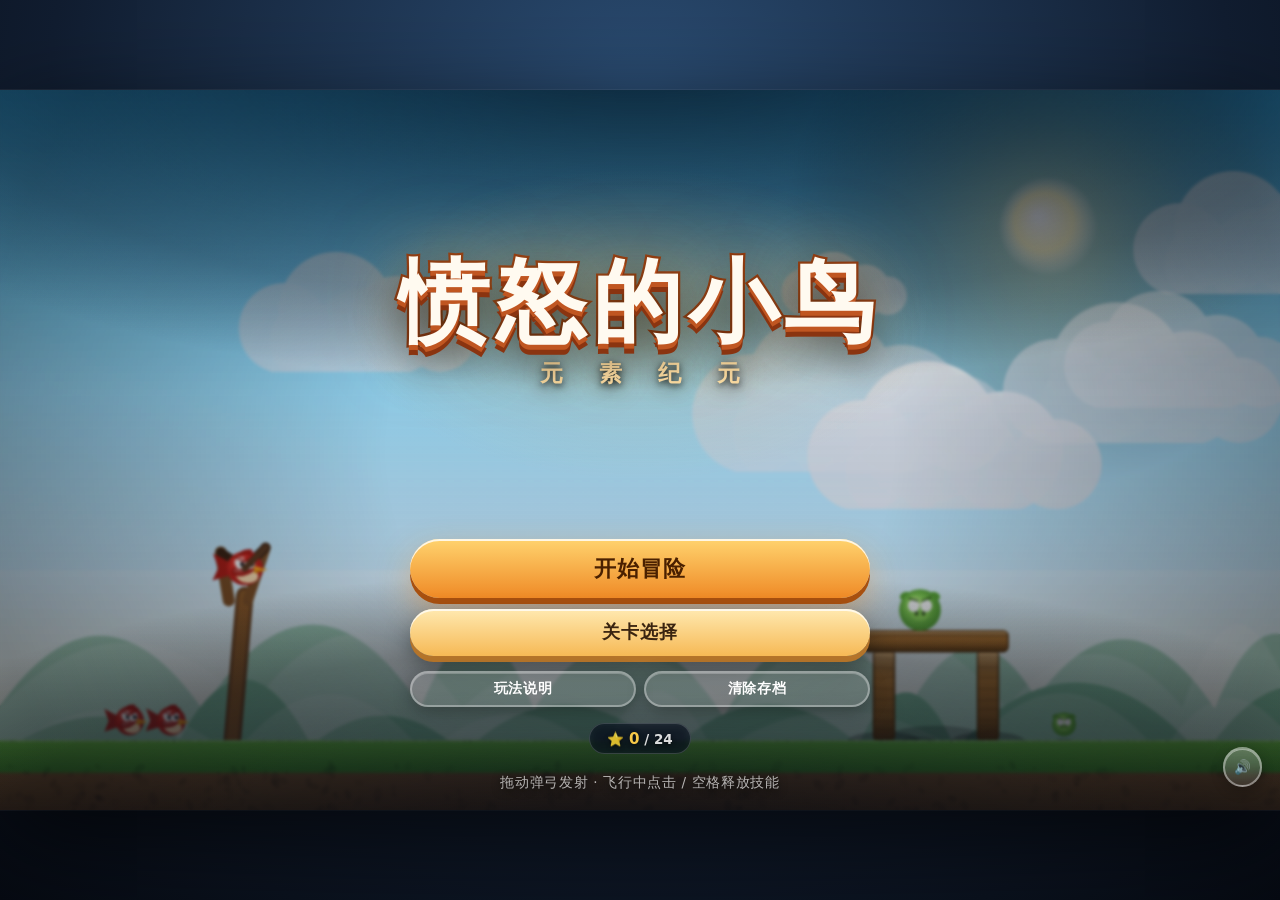
==== index.html @ 7a35fadc "feat: 补齐关卡实时信息，修复小鸟队列显示不全 缺陷修复：  - 剩余小鸟队列硬编码 Math.min(n, 4)，第 8 关有 5 只鸟时最左一只不显示    → 改为间距自适应（按队列长度收缩" ====
<!DOCTYPE html>
<html lang="zh-CN">
<head>
<meta charset="UTF-8">
<meta name="viewport" content="width=device-width, initial-scale=1.0, maximum-scale=1.0, user-scalable=no, viewport-fit=cover">
<meta name="apple-mobile-web-app-capable" content="yes">
<meta name="mobile-web-app-capable" content="yes">
<meta name="theme-color" content="#101a2b">
<title>愤怒的小鸟 · 元素纪元 | Angry Birds Elemental</title>
<link rel="stylesheet" href="css/style.css">
</head>
<body>
<div id="app">
  <div id="stage">
    <canvas id="game"></canvas>

    <!-- ============ HUD ============ -->
    <div id="hud" class="hidden">
      <div class="hud-left">
        <button class="btn-icon" id="btn-pause" title="暂停">❚❚</button>
        <div class="hud-chip" id="chip-level">关卡 1</div>
      </div>
      <div class="hud-center">
        <div class="hud-score" id="hud-score">0</div>
        <div class="hud-wind" id="hud-wind"><span class="wind-arrow">➤</span><span class="wind-val">无风</span></div>
      </div>
      <div class="hud-right">
        <button class="btn-icon" id="btn-restart" title="重玩本关">↻</button>
        <div class="hud-chip" id="chip-birds">🐦 x3</div>
      </div>
    </div>

    <!-- 关卡开场提示 -->
    <div id="toast" class="hidden"></div>

    <!-- 技能提示 -->
    <div id="skill-hint" class="hidden"><span id="skill-hint-text"></span></div>

    <!-- ============ 主菜单 ============ -->
    <div class="screen" id="screen-menu">
      <div class="menu-art">
        <div class="title-wrap">
          <h1 class="game-title">愤怒的小鸟</h1>
          <div class="game-subtitle">元 素 纪 元</div>
        </div>
      </div>
      <div class="menu-buttons">
        <button class="btn btn-primary" id="btn-play">开始冒险</button>
        <button class="btn" id="btn-levels">关卡选择</button>
        <button class="btn btn-ghost btn-egg hidden" id="btn-egg">🥚 彩蛋关 · 蛋了个蛋</button>
        <div class="menu-minor">
          <button class="btn btn-ghost btn-small" id="btn-howto">玩法说明</button>
          <button class="btn btn-ghost btn-small" id="btn-reset">清除存档</button>
        </div>
      </div>
      <div class="menu-stat">
        <span>⭐ <b id="menu-stars">0</b> / <span id="max-stars-menu">24</span></span>
        <span class="stat-sep" id="menu-stat-sep"></span>
        <span id="menu-feathers-stat">🥇 <b id="menu-feathers">0</b> / 3 金羽</span>
      </div>
      <div class="menu-footer">拖动弹弓发射 · 飞行中点击 / 空格释放技能</div>
    </div>

    <!-- ============ 关卡选择 ============ -->
    <div class="screen hidden" id="screen-levels">
      <div class="panel">
        <h2 class="panel-title">选择关卡</h2>
        <div class="level-grid" id="level-grid"></div>
        <div class="panel-foot">
          <div class="total-stars">⭐ <span id="total-stars">0</span> / <span id="max-stars">24</span></div>
          <button class="btn btn-small" id="btn-back-menu">返回</button>
        </div>
      </div>
    </div>

    <!-- ============ 玩法说明 ============ -->
    <div class="screen hidden" id="screen-howto">
      <div class="panel panel-wide">
        <h2 class="panel-title">玩法说明</h2>
        <div class="howto-grid">
          <div class="howto-card">
            <div class="howto-ico">🎯</div>
            <div><b>发射</b><br>按住小鸟向后拖动蓄力，松手发射。虚线为预测轨迹，灰点为上一发的真实轨迹。</div>
          </div>
          <div class="howto-card">
            <div class="howto-ico">⚡</div>
            <div><b>空中技能</b><br>飞行途中<b>点击画面</b>或按<b>空格</b>释放技能，每只鸟只能用一次。</div>
          </div>
          <div class="howto-card">
            <div class="howto-ico">🌀</div>
            <div><b>传送门</b><br>蓝橙成对的门，进入其一从另一门飞出，速度与朝向随门旋转。</div>
          </div>
          <div class="howto-card">
            <div class="howto-ico">🎈</div>
            <div><b>气球猪</b><br>被气球吊着的猪，打爆气球它会摔下来；也可直接命中本体。</div>
          </div>
          <div class="howto-card">
            <div class="howto-ico">💨</div>
            <div><b>气流与风</b><br>风扇区域会持续吹动飞行物；每关还有全局横风，注意风向箭头。</div>
          </div>
          <div class="howto-card">
            <div class="howto-ico">💥</div>
            <div><b>连锁反应</b><br>TNT 会引爆周围一切，木头怕火、冰块最脆、石头最硬。</div>
          </div>
        </div>
        <div class="panel-foot">
          <div class="bird-legend" id="bird-legend"></div>
          <button class="btn btn-small" id="btn-back-menu2">返回</button>
        </div>
      </div>
    </div>

    <!-- ============ 彩蛋关入口 ============ -->
    <div class="screen hidden" id="screen-egg">
      <div class="panel">
        <h2 class="panel-title">🥚 彩蛋关 · 蛋了个蛋</h2>
        <div class="egg-desc">
          堆叠的蛋牌，点三张相同的进槽位即可消除。<br>
          槽位只有 <b>7</b> 格，塞满就失败 —— 小心“羊了个羊”式的地狱难度！
        </div>
        <div class="egg-diff">
          <div class="egg-card" id="btn-egg-easy">
            <div class="egg-card-title">轻松局</div>
            <div class="egg-card-sub">5 种图案 · 54 张 · 4 层</div>
            <div class="egg-card-reward">奖励 🥇 金羽 x1</div>
          </div>
          <div class="egg-card hard" id="btn-egg-hard">
            <div class="egg-card-title">地狱局</div>
            <div class="egg-card-sub">8 种图案 · 102 张 · 6 层</div>
            <div class="egg-card-reward">奖励 🥇 金羽 x2</div>
          </div>
        </div>
        <div class="panel-foot">
          <div class="total-stars">🥇 金羽 <span id="egg-feathers">0</span> / 3</div>
          <button class="btn btn-small" id="btn-egg-back">返回</button>
        </div>
      </div>
    </div>

    <!-- ============ 彩蛋关解锁庆祝（首次通关第 3 关触发） ============ -->
    <div class="screen hidden" id="screen-unlock">
      <div class="unlock-egg">
        <div class="egg-shell"><span class="egg-shine"></span></div>
        <div class="egg-burst"></div>
      </div>
      <h2 class="unlock-title">隐藏玩法解锁！</h2>
      <div class="unlock-name">蛋 了 个 蛋</div>
      <div class="unlock-desc">
        恭喜通关前三关 —— 「羊了个羊」式堆叠三消关卡现已开启。<br>
        7 格槽位，凑齐三张相同图案即可消除，槽满即败。
      </div>
      <div class="unlock-reward">
        <span class="reward-item">🥇 通关可得 <b>1~2</b> 金羽</span>
        <span class="reward-item">🎯 双难度 · 轻松 / 地狱</span>
        <span class="reward-item">✨ 三种道具 · 移除 / 撤销 / 打乱</span>
      </div>
      <div class="unlock-buttons">
        <button class="btn btn-ghost" id="btn-unlock-later">稍后再玩</button>
        <button class="btn btn-primary" id="btn-unlock-go">立即挑战</button>
      </div>
    </div>

    <!-- ============ 结算 ============ -->
    <div class="screen hidden" id="screen-result">
      <div class="panel result-panel">
        <h2 class="panel-title" id="result-title">关卡完成！</h2>
        <div class="stars-row" id="stars-row">
          <div class="star-big" data-i="0">★</div>
          <div class="star-big" data-i="1">★</div>
          <div class="star-big" data-i="2">★</div>
        </div>
        <div class="star-progress hidden" id="result-star-progress"></div>
        <div class="score-row">
          <span>本关得分</span>
          <b id="result-score">0</b>
        </div>
        <div class="best-badge hidden" id="result-newbest">🎉 新纪录！</div>
        <div class="score-row small">
          <span>历史最佳</span>
          <b id="result-best">0</b>
        </div>
        <div class="egg-hint hidden" id="result-egg-hint"></div>
        <div class="result-buttons">
          <button class="btn" id="btn-retry">重玩</button>
          <button class="btn" id="btn-tolevels">关卡</button>
          <button class="btn btn-primary" id="btn-next">下一关</button>
        </div>
      </div>
    </div>

    <!-- ============ 暂停 ============ -->
    <div class="screen hidden" id="screen-pause">
      <div class="panel">
        <h2 class="panel-title">已暂停</h2>
        <div class="pause-stats" id="pause-stats"></div>
        <div class="result-buttons">
          <button class="btn" id="btn-resume">继续</button>
          <button class="btn" id="btn-pause-restart">重玩</button>
          <button class="btn" id="btn-pause-menu">主菜单</button>
        </div>
      </div>
    </div>

    <!-- 竖屏提示（仅移动端） -->
    <div id="rotate-tip" class="hidden">
      <div class="rotate-inner">
        <div class="rotate-ico">📱</div>
        <div>横屏游玩体验更佳</div>
      </div>
    </div>

    <!-- 加载/静音 -->
    <button class="btn-icon mute-btn hidden" id="btn-mute">🔊</button>
  </div>
</div>

<script src="js/utils.js"></script>
<script src="js/audio.js"></script>
<script src="js/particles.js"></script>
<script src="js/physics.js"></script>
<script src="js/entities.js"></script>
<script src="js/levels.js"></script>
<script src="js/render.js"></script>
<script src="js/egggame.js"></script>
<script src="js/game.js"></script>
<script src="js/ui.js"></script>
</body>
</html>
---- css/style.css ----
/* ============================================================
 * 愤怒的小鸟 · 元素纪元 — UI 样式
 * 结构：设计令牌 → 基础 → 组件（按钮/面板/HUD） → 各屏幕 → 响应式
 * 原则：所有尺寸用 vh/vw + clamp 做流式缩放；颜色统一走令牌
 * ============================================================ */

/* ============ 设计令牌 ============ */
:root {
  /* 品牌暖色（按钮 / 强调） */
  --sun-1:#ffe9b0;  --sun-2:#f6b955;  --sun-edge:#b4742a;
  --amber-1:#ffd36e; --amber-2:#ef8a26; --amber-edge:#a8500f;
  --gold:#f7c948;

  /* 文字 */
  --ink:#3a2410;        /* 暖色按钮上的深字 */
  --ink-soft:#5b3a16;   /* 面板正文 */
  --ink-title:#7a3c12;  /* 面板标题 */
  --ink-dim:#8a6a3a;

  /* 面板材质 */
  --panel-1:rgba(255,252,244,.975);
  --panel-2:rgba(255,239,213,.955);
  --panel-edge:rgba(255,255,255,.30);

  /* 玻璃（HUD 悬浮件） */
  --glass-1:rgba(255,255,255,.34);
  --glass-2:rgba(255,255,255,.12);
  --glass-line:rgba(255,255,255,.50);

  /* 圆角 */
  --r-pill:999px;
  --r-panel:clamp(16px,2.6vh,32px);
  --r-card:clamp(12px,1.9vh,20px);

  /* 动效 */
  --ease-pop:cubic-bezier(.2,1.5,.4,1);
  --ease-out:cubic-bezier(.22,.9,.3,1);
  --t-fast:.14s;
  --t-mid:.26s;

  /* 关键尺寸 */
  --hud-gap:clamp(6px,.9vh,14px);
  --icon:clamp(30px,4.4vh,52px);
}

/* ============ 基础 ============ */
* { margin:0; padding:0; box-sizing:border-box; -webkit-tap-highlight-color:transparent; }

html, body {
  width:100%; height:100%; overflow:hidden;
  background:
    radial-gradient(circle at 50% 12%, #2a4c72 0%, #111d30 58%, #060a12 100%);
  font-family:"PingFang SC","Hiragino Sans GB","Microsoft YaHei","Segoe UI",system-ui,sans-serif;
  color:#22252b; user-select:none;
  -webkit-font-smoothing:antialiased;
  -moz-osx-font-smoothing:grayscale;
  text-rendering:optimizeLegibility;
}
#app { width:100%; height:100%; display:flex; align-items:center; justify-content:center; }

#stage {
  position:relative;
  width:min(100vw, calc(100vh * 16 / 9));
  height:min(100vh, calc(100vw * 9 / 16));
  background:#0b1220;
  box-shadow:0 30px 90px rgba(0,0,0,.65), 0 0 0 1px rgba(255,255,255,.06);
  overflow:hidden;
  isolation:isolate;
}
#game { position:absolute; inset:0; width:100%; height:100%; display:block; touch-action:none; }

.hidden { display:none !important; }

/* 键盘可达性：只在键盘聚焦时显示焦点环 */
:focus { outline:none; }
:focus-visible {
  outline:3px solid var(--gold);
  outline-offset:3px;
  border-radius:var(--r-pill);
}

/* ============ HUD ============ */
#hud {
  position:absolute; inset:0; pointer-events:none; z-index:10;
  padding:1.7% 2.2%;
  display:flex; align-items:flex-start; justify-content:space-between;
  font-weight:800;
}
.hud-left, .hud-right { display:flex; align-items:center; gap:var(--hud-gap); pointer-events:auto; }
.hud-center { display:flex; flex-direction:column; align-items:center; gap:.3em; }

.btn-icon {
  pointer-events:auto; cursor:pointer;
  width:var(--icon); height:var(--icon); border-radius:50%;
  border:2px solid var(--glass-line);
  background:linear-gradient(180deg, var(--glass-1), var(--glass-2));
  backdrop-filter:blur(7px) saturate(1.1);
  color:#fff; font-size:clamp(11px,1.5vh,20px); font-weight:900;
  display:flex; align-items:center; justify-content:center;
  box-shadow:0 4px 14px rgba(0,0,0,.3), inset 0 1px 0 rgba(255,255,255,.55);
  transition:transform var(--t-fast) var(--ease-out), filter var(--t-fast);
}
.btn-icon:hover { transform:scale(1.09); filter:brightness(1.16); }
.btn-icon:active { transform:scale(.92); }

.hud-chip {
  background:linear-gradient(180deg, var(--glass-1), var(--glass-2));
  backdrop-filter:blur(7px) saturate(1.1);
  border:2px solid var(--glass-line);
  color:#fff; border-radius:var(--r-pill);
  padding:.34em 1em; font-size:clamp(11px,1.55vh,20px);
  text-shadow:0 1px 4px rgba(0,0,0,.65);
  box-shadow:0 4px 14px rgba(0,0,0,.24), inset 0 1px 0 rgba(255,255,255,.3);
  white-space:nowrap;
}

/* 分数：深色描边 + 暖色渐变填充，保证任何天空下都清晰 */
.hud-score {
  font-size:clamp(24px,5vh,62px); font-weight:900;
  letter-spacing:.02em; line-height:1;
  color:#fff8e6;
  -webkit-text-stroke:clamp(2px,.34vh,5px) rgba(92,48,12,.92);
  paint-order:stroke fill;
  text-shadow:0 4px 0 rgba(150,80,20,.55), 0 8px 22px rgba(0,0,0,.45);
  transition:transform .12s var(--ease-pop);
}
.hud-score.pop { transform:scale(1.18); }

/* 风力：胶囊化的信息条 */
.hud-wind {
  display:inline-flex; align-items:center; gap:.42em;
  font-size:clamp(9px,1.25vh,15px); font-weight:800;
  color:#fff; padding:.2em .75em; border-radius:var(--r-pill);
  background:rgba(10,22,40,.34);
  border:1.5px solid rgba(255,255,255,.24);
  backdrop-filter:blur(4px);
  text-shadow:0 1px 4px rgba(0,0,0,.7);
  transition:background var(--t-mid), border-color var(--t-mid);
}
.hud-wind.calm { background:rgba(10,22,40,.30); color:rgba(255,255,255,.85); }
.hud-wind.strong { background:rgba(90,40,10,.45); border-color:rgba(255,190,90,.6); }
.wind-arrow { display:inline-block; transition:transform .32s var(--ease-out); font-size:1.2em; }

/* ============ Toast / 技能提示 ============ */
#toast {
  position:absolute; left:50%; top:23%; transform:translate(-50%,-50%);
  z-index:15;
  background:linear-gradient(180deg, rgba(32,24,14,.88), rgba(18,12,6,.9));
  color:#ffe9b8;
  padding:.62em 1.45em; border-radius:var(--r-pill);
  font-size:clamp(12px,2vh,25px); font-weight:800;
  border:2px solid rgba(255,214,140,.42);
  box-shadow:0 14px 44px rgba(0,0,0,.55), inset 0 1px 0 rgba(255,220,160,.22);
  backdrop-filter:blur(6px);
  pointer-events:none; text-align:center;
  max-width:min(76%, 900px); line-height:1.5;
  animation:toastIn .5s var(--ease-pop);
}
@keyframes toastIn {
  from { opacity:0; transform:translate(-50%,-50%) scale(.72); }
  to   { opacity:1; transform:translate(-50%,-50%) scale(1); }
}

#skill-hint {
  position:absolute; left:50%; bottom:7%; transform:translateX(-50%);
  z-index:15;
  background:linear-gradient(180deg, rgba(255,240,190,.97), rgba(255,203,103,.94));
  color:#5a3708; padding:.42em 1.15em; border-radius:var(--r-pill);
  font-size:clamp(10px,1.6vh,19px); font-weight:900;
  border:2px solid rgba(255,255,255,.8);
  box-shadow:0 10px 30px rgba(0,0,0,.45), inset 0 1px 0 rgba(255,255,255,.9);
  pointer-events:none; white-space:nowrap;
  animation:pulseHint 1.15s ease-in-out infinite;
}
@keyframes pulseHint {
  0%,100% { transform:translateX(-50%) scale(1); }
  50%     { transform:translateX(-50%) scale(1.055); }
}

/* ============ 全屏面板容器 ============ */
.screen {
  position:absolute; inset:0; z-index:20;
  display:flex; flex-direction:column; align-items:center; justify-content:center;
  gap:clamp(10px,1.8vh,22px);
  background:rgba(8,14,24,.5);
  backdrop-filter:blur(9px) saturate(1.05);
  animation:screenIn .32s var(--ease-out);
}
@keyframes screenIn { from { opacity:0; } to { opacity:1; } }

/* ============ 主菜单 ============ */
#screen-menu {
  /* 中间保留场景可见度，上下加暗角保证文字与按钮可读 */
  background:
    radial-gradient(ellipse 92% 62% at 50% -8%,  rgba(4,10,20,.80), rgba(4,10,20,.30) 62%, transparent 80%),
    radial-gradient(ellipse 86% 52% at 50% 108%, rgba(4,9,18,.82), rgba(4,9,18,.34) 60%, transparent 80%),
    linear-gradient(180deg, rgba(8,16,30,.26) 0%, rgba(8,16,30,.10) 42%, rgba(6,12,22,.30) 100%);
  backdrop-filter:blur(1.5px) saturate(1.06);
  justify-content:space-between;
  padding:clamp(16px,3.4vh,44px) 0 clamp(10px,2vh,26px);
}

.menu-art {
  flex:1; display:flex; align-items:center; justify-content:center;
  width:100%; min-height:0;
}
.title-wrap { text-align:center; position:relative; }

/* 标题后方的暖色光晕 */
.title-wrap::before {
  content:''; position:absolute; left:50%; top:52%;
  width:clamp(320px,64vh,760px); height:clamp(180px,34vh,400px);
  transform:translate(-50%,-50%);
  background:radial-gradient(ellipse, rgba(255,176,70,.20), rgba(255,150,40,.07) 45%, transparent 72%);
  pointer-events:none; z-index:-1;
}

.game-title {
  position:relative;
  font-size:clamp(42px,10vh,132px);
  font-weight:900; letter-spacing:.07em; line-height:1.06;
  color:#fffaf0;
  -webkit-text-stroke:clamp(3px,.5vh,7px) #8a3410;
  paint-order:stroke fill;
  text-shadow:
    0 5px 0 #c05621,
    0 10px 0 #8a3410,
    0 20px 40px rgba(0,0,0,.62),
    0 0 74px rgba(255,176,66,.55);
  animation:floatTitle 4.4s ease-in-out infinite;
}
@keyframes floatTitle {
  0%,100% { transform:translateY(0) rotate(-1.1deg); }
  50%     { transform:translateY(-13px) rotate(1.1deg); }
}

.game-subtitle {
  margin-top:.4em;
  font-size:clamp(13px,2.5vh,32px); font-weight:800;
  color:#ffe1a8; letter-spacing:.62em; text-indent:.62em;
  text-shadow:0 2px 6px rgba(0,0,0,.8), 0 4px 18px rgba(0,0,0,.6), 0 0 30px rgba(255,190,90,.35);
}

/* ---- 菜单按钮组 ---- */
.menu-buttons {
  display:flex; flex-direction:column; align-items:center;
  gap:clamp(7px,1.15vh,15px);
  width:min(88%, 460px);
}
.menu-buttons .btn { width:100%; min-width:0; }

/* 两个次级小按钮并排，与主按钮组拉开层次 */
.menu-minor {
  display:flex; gap:clamp(6px,.9vh,12px);
  width:100%; margin-top:clamp(2px,.6vh,8px);
}
.menu-minor .btn { flex:1; }

/* ---- 菜单进度条 ---- */
.menu-stat {
  display:flex; align-items:center; justify-content:center;
  gap:clamp(8px,1.2vh,16px);
  padding:.42em 1.3em; border-radius:var(--r-pill);
  background:rgba(10,20,36,.42);
  border:1.5px solid rgba(255,255,255,.16);
  backdrop-filter:blur(6px);
  font-size:clamp(10px,1.5vh,17px); font-weight:800;
  color:rgba(255,255,255,.86);
  text-shadow:0 1px 4px rgba(0,0,0,.6);
}
.menu-stat b { color:var(--gold); font-size:1.12em; }
.stat-sep { width:1px; height:1.1em; background:rgba(255,255,255,.24); }

.menu-footer {
  font-size:clamp(10px,1.5vh,17px);
  color:rgba(255,255,255,.68);
  text-shadow:0 2px 8px rgba(0,0,0,.78);
  letter-spacing:.05em; text-align:center;
  padding:.25em 1em 0;
}

/* ============ 按钮 ============ */
.btn {
  position:relative; overflow:hidden;
  cursor:pointer; border:none; outline:none;
  font-family:inherit; font-weight:900;
  font-size:clamp(12px,2vh,24px);
  padding:.64em 1.9em; border-radius:var(--r-pill);
  color:var(--ink);
  background:linear-gradient(180deg, var(--sun-1), var(--sun-2));
  box-shadow:0 6px 0 var(--sun-edge), 0 12px 26px rgba(0,0,0,.4), inset 0 2px 0 rgba(255,255,255,.75);
  transition:transform var(--t-fast) var(--ease-out), box-shadow var(--t-fast), filter var(--t-fast);
  letter-spacing:.05em;
  text-align:center;
  white-space:nowrap;
}

/* 光泽扫过 */
.btn::after {
  content:''; position:absolute; top:0; bottom:0; left:-70%; width:55%;
  background:linear-gradient(100deg, transparent, rgba(255,255,255,.5), transparent);
  transform:skewX(-18deg);
  transition:left .62s var(--ease-out);
  pointer-events:none;
}
.btn:hover::after { left:130%; }

.btn:hover {
  filter:brightness(1.06);
  transform:translateY(-2px);
  box-shadow:0 8px 0 var(--sun-edge), 0 16px 30px rgba(0,0,0,.45), inset 0 2px 0 rgba(255,255,255,.8);
}
.btn:active {
  transform:translateY(4px);
  box-shadow:0 2px 0 var(--sun-edge), 0 6px 14px rgba(0,0,0,.4), inset 0 2px 0 rgba(255,255,255,.6);
  transition-duration:.06s;
}

.btn-primary {
  background:linear-gradient(180deg, var(--amber-1), var(--amber-2));
  color:#4a2000;
  font-size:clamp(14px,2.4vh,29px);
  padding:.7em 2.4em;
  box-shadow:0 6px 0 var(--amber-edge), 0 14px 34px rgba(240,138,38,.42), inset 0 2px 0 rgba(255,255,255,.82);
}
.btn-primary:hover {
  box-shadow:0 8px 0 var(--amber-edge), 0 18px 40px rgba(240,138,38,.52), inset 0 2px 0 rgba(255,255,255,.88);
}
.btn-primary:active {
  box-shadow:0 2px 0 var(--amber-edge), 0 8px 18px rgba(240,138,38,.42), inset 0 2px 0 rgba(255,255,255,.7);
}

.btn-ghost {
  background:rgba(255,255,255,.13);
  color:#fff;
  border:2px solid rgba(255,255,255,.34);
  box-shadow:0 5px 18px rgba(0,0,0,.3), inset 0 1px 0 rgba(255,255,255,.24);
}
.btn-ghost:hover { background:rgba(255,255,255,.22); }
.btn-ghost:active { transform:translateY(2px); box-shadow:0 2px 8px rgba(0,0,0,.3); }
.btn-ghost::after { display:none; }

.btn-small { font-size:clamp(10px,1.5vh,17px); padding:.5em 1.3em; }

/* 彩蛋关按钮：未解锁时呼吸提示 */
.btn-egg { position:relative; }
.btn-egg:not(.btn-primary) {
  border-color:rgba(255,214,140,.5);
  background:rgba(255,236,190,.14);
}
.btn-egg:not(.btn-primary):hover { background:rgba(255,236,190,.24); }

/* ============ 面板 ============ */
.panel {
  position:relative;
  background:linear-gradient(180deg, var(--panel-1), var(--panel-2));
  border-radius:var(--r-panel);
  padding:clamp(18px,3.4vh,44px) clamp(22px,3.2vw,54px);
  box-shadow:
    0 30px 78px rgba(0,0,0,.62),
    0 0 0 3px var(--panel-edge),
    inset 0 2px 0 #fff,
    inset 0 -3px 0 rgba(200,150,90,.18);
  display:flex; flex-direction:column; align-items:center;
  gap:clamp(10px,1.9vh,22px);
  min-width:min(540px, 88vw);
  max-width:92%; max-height:90%;
  animation:panelIn .38s var(--ease-pop);
  overflow:auto;
  scrollbar-width:thin;
}
@keyframes panelIn {
  from { opacity:0; transform:translateY(28px) scale(.92); }
  to   { opacity:1; transform:none; }
}
.panel-wide { max-width:min(1120px, 92%); min-width:min(720px, 92vw); }

.panel-title {
  position:relative;
  font-size:clamp(19px,3.5vh,45px); font-weight:900;
  color:var(--ink-title); letter-spacing:.03em;
  text-shadow:0 2px 0 rgba(255,255,255,.92);
  padding-bottom:.34em;
}
.panel-title::after {
  content:''; position:absolute; left:50%; bottom:0;
  transform:translateX(-50%);
  width:2em; height:4px; border-radius:3px;
  background:linear-gradient(90deg, transparent, rgba(232,163,60,.85), transparent);
}

.panel-foot {
  display:flex; align-items:center; justify-content:space-between;
  gap:1.4em; width:100%; margin-top:.3em;
}
.total-stars {
  font-weight:900; color:#c07f16;
  font-size:clamp(11px,1.75vh,21px);
  display:inline-flex; align-items:center; gap:.3em;
}

/* ============ 关卡格子 ============ */
.level-grid {
  display:grid; grid-template-columns:repeat(4, 1fr);
  gap:clamp(9px,1.5vh,20px);
  justify-items:center;
}
.level-cell {
  width:clamp(58px,10vh,106px);
  height:clamp(58px,10vh,106px);
  border-radius:26%;
  background:linear-gradient(180deg,#ffd98a,#ef9b3c);
  border:3px solid rgba(255,255,255,.8);
  box-shadow:0 6px 0 #a85f16, 0 11px 24px rgba(0,0,0,.32), inset 0 2px 0 rgba(255,255,255,.75);
  display:flex; flex-direction:column; align-items:center; justify-content:center;
  cursor:pointer; color:#5a2f06; font-weight:900;
  transition:transform var(--t-fast) var(--ease-out), filter var(--t-fast), box-shadow var(--t-fast);
}
.level-cell:hover { transform:translateY(-5px) scale(1.05); filter:brightness(1.07); box-shadow:0 11px 0 #a85f16, 0 18px 30px rgba(0,0,0,.36), inset 0 2px 0 rgba(255,255,255,.8); }
.level-cell:active { transform:translateY(2px); box-shadow:0 3px 0 #a85f16, 0 7px 16px rgba(0,0,0,.3); }
.level-cell .lv-num {
  font-size:clamp(18px,3.4vh,42px); line-height:1;
  text-shadow:0 1px 0 rgba(255,255,255,.6);
}
.level-cell .lv-stars {
  font-size:clamp(11px,1.7vh,20px); letter-spacing:.03em;
  color:#fff9e0; margin-top:.22em; height:1.2em; line-height:1.2em;
  text-shadow:0 1px 0 rgba(150,80,20,.9), 0 2px 5px rgba(120,60,10,.7);
}

/* 已通关：加一圈光环 */
.level-cell.cleared {
  background:linear-gradient(180deg,#ffe3a4,#f4a844);
  box-shadow:0 6px 0 #a85f16, 0 11px 24px rgba(0,0,0,.32), 0 0 0 3px rgba(255,214,110,.5), inset 0 2px 0 rgba(255,255,255,.85);
}

/* 未解锁：明确的灰蓝 + 大锁 */
.level-cell.locked {
  background:linear-gradient(180deg,#c6ccd7,#939cad);
  color:#3f454e; cursor:not-allowed;
  filter:grayscale(.45);
  box-shadow:0 6px 0 #656e7c, 0 10px 22px rgba(0,0,0,.28), inset 0 2px 0 rgba(255,255,255,.5);
}
.level-cell.locked:hover { transform:none; filter:grayscale(.45); box-shadow:0 6px 0 #656e7c, 0 10px 22px rgba(0,0,0,.28), inset 0 2px 0 rgba(255,255,255,.5); }
.level-cell.locked .lv-num {
  font-size:clamp(20px,3.8vh,46px);
  filter:grayscale(1) brightness(.55) contrast(1.6);
}
.level-cell.locked .lv-stars { color:#4b515b; letter-spacing:.08em; }

/* ============ 玩法说明 ============ */
.howto-grid {
  display:grid; grid-template-columns:repeat(3, 1fr);
  gap:clamp(8px,1.4vh,18px);
  width:100%;
}
.howto-card {
  background:rgba(255,255,255,.74);
  border-radius:var(--r-card);
  padding:clamp(9px,1.5vh,18px);
  font-size:clamp(9.5px,1.5vh,16.5px); line-height:1.6; color:#43301a;
  border:2px solid rgba(210,160,90,.32);
  display:flex; gap:.6em; align-items:flex-start;
  box-shadow:0 2px 8px rgba(160,110,50,.1), inset 0 1px 0 #fff;
  transition:transform var(--t-fast), box-shadow var(--t-fast);
}
.howto-card:hover { transform:translateY(-2px); box-shadow:0 6px 16px rgba(160,110,50,.18), inset 0 1px 0 #fff; }
.howto-card b { color:#a8560f; }
.howto-ico {
  font-size:clamp(16px,2.7vh,31px); line-height:1;
  filter:drop-shadow(0 2px 4px rgba(160,110,50,.3));
}
.bird-legend {
  display:flex; gap:.45em; flex-wrap:wrap;
  font-size:clamp(8.5px,1.3vh,15px); color:#5b3a16; font-weight:700;
}
.bird-legend span {
  background:rgba(255,255,255,.78); padding:.28em .66em; border-radius:var(--r-pill);
  border:1px solid rgba(200,150,80,.4);
  box-shadow:0 1px 3px rgba(160,110,50,.12);
}

/* ============ 结算 ============ */
.result-panel { min-width:min(500px, 82vw); }

.stars-row { display:flex; gap:clamp(10px,2.2vh,30px); margin:.2em 0 .1em; }
.star-big {
  font-size:clamp(32px,7.2vh,92px); line-height:1;
  color:#c9cfd8;
  text-shadow:0 3px 8px rgba(0,0,0,.3);
  transform:scale(.58); opacity:.5;
  transition:none;
}
.star-big.on {
  color:var(--gold);
  text-shadow:0 0 26px rgba(255,205,60,.95), 0 4px 0 #c98a10, 0 9px 20px rgba(0,0,0,.35);
  animation:starPop .55s var(--ease-pop) forwards;
}
@keyframes starPop {
  0%   { transform:scale(.28) rotate(-42deg); opacity:0; }
  55%  { transform:scale(1.42) rotate(13deg); opacity:1; }
  100% { transform:scale(1) rotate(0); opacity:1; }
}

/* 新纪录徽章 */
.best-badge {
  align-self:center; margin:-.35em 0;
  font-size:clamp(10px,1.5vh,17px); font-weight:900;
  color:#8a3410;
  background:linear-gradient(180deg,#ffe08a,#f9b93f);
  padding:.24em 1em; border-radius:var(--r-pill);
  border:2px solid rgba(255,255,255,.85);
  box-shadow:0 3px 10px rgba(200,140,40,.4);
  animation:badgeIn .5s var(--ease-pop) .55s backwards;
}
@keyframes badgeIn {
  from { opacity:0; transform:scale(.5) translateY(8px); }
  to   { opacity:1; transform:none; }
}

/* 差星提示：距离解锁隐藏关卡还差几颗星 */
.egg-hint {
  width:100%; text-align:center;
  font-size:clamp(10px,1.5vh,17px); font-weight:800; line-height:1.6;
  color:#8a5a12;
  background:rgba(255,214,120,.28);
  border:1.5px dashed rgba(200,150,60,.6);
  border-radius:var(--r-card);
  padding:.55em .9em;
  animation:unlockRise .5s var(--ease-pop) .3s backwards;
}

/* 星级进度：距离下一颗星还差多少分 */
.star-progress {
  width:100%; text-align:center;
  margin-top:-.45em;
  font-size:clamp(10px,1.52vh,17px); font-weight:800;
  color:#7c5a1c; letter-spacing:.02em;
  text-shadow:0 1px 0 rgba(255,255,255,.8);
  animation:unlockRise .45s var(--ease-pop) .2s backwards;
}
.star-progress.done { color:#c98a10; }

/* 暂停面板：本关实时进度 */
.pause-stats {
  display:flex; flex-direction:column; align-items:center; gap:.45em;
  width:100%;
  font-size:clamp(11px,1.75vh,20px); font-weight:800;
  color:var(--ink-soft);
}
.ps-item {
  display:inline-block; text-align:center; line-height:1.5;
  background:rgba(255,255,255,.68);
  border:1.5px solid rgba(210,160,90,.34);
  border-radius:var(--r-pill);
  padding:.45em 1.35em;
  box-shadow:inset 0 1px 0 #fff;
}
.ps-item b { color:#c2571a; font-size:1.1em; }

.score-row {
  display:flex; justify-content:space-between; align-items:baseline;
  width:100%;
  font-size:clamp(13px,2.1vh,25px); font-weight:800; color:var(--ink-soft);
  border-top:2px dashed rgba(160,110,50,.3);
  padding-top:.6em;
}
.score-row b { color:#c2571a; font-size:1.2em; letter-spacing:.01em; }
.score-row.small {
  font-size:clamp(10.5px,1.62vh,19px);
  border-top:none; padding-top:0; color:#7c5c32;
}

/* 按钮等高等宽 */
.result-buttons {
  display:flex; gap:clamp(8px,1.3vh,16px);
  margin-top:.5em; flex-wrap:wrap; justify-content:center;
  width:100%;
}
.result-buttons .btn {
  flex:1 1 0; min-width:0;
  padding-left:clamp(10px,1.3vh,22px);
  padding-right:clamp(10px,1.3vh,22px);
}

/* ============ 彩蛋关入口 ============ */
.egg-desc {
  font-size:clamp(10.5px,1.62vh,19px); color:var(--ink-soft);
  text-align:center; line-height:1.75;
  background:rgba(255,255,255,.66);
  padding:.85em 1.3em; border-radius:var(--r-card);
  border:2px dashed rgba(200,150,80,.45);
  max-width:34em;
}
.egg-diff {
  display:flex; gap:clamp(10px,1.8vh,24px);
  flex-wrap:wrap; justify-content:center;
  width:100%;
}
.egg-card {
  cursor:pointer; flex:1 1 0;
  min-width:clamp(170px,23vh,290px);
  max-width:320px;
  background:linear-gradient(180deg,#ffe9b8,#f5b25c);
  border:3px solid rgba(255,255,255,.85);
  border-radius:var(--r-card);
  padding:clamp(12px,2.2vh,26px) clamp(12px,1.6vh,22px);
  box-shadow:0 6px 0 #a85f16, 0 13px 28px rgba(0,0,0,.3), inset 0 2px 0 rgba(255,255,255,.75);
  display:flex; flex-direction:column; align-items:center; justify-content:center;
  gap:.4em; color:#5a2f06; text-align:center;
  transition:transform var(--t-fast) var(--ease-out), filter var(--t-fast), box-shadow var(--t-fast);
}
.egg-card:hover { transform:translateY(-6px) scale(1.035); filter:brightness(1.06); box-shadow:0 12px 0 #a85f16, 0 20px 34px rgba(0,0,0,.34), inset 0 2px 0 rgba(255,255,255,.8); }
.egg-card:active { transform:translateY(3px); box-shadow:0 3px 0 #a85f16, 0 8px 18px rgba(0,0,0,.3); }
.egg-card.hard {
  background:linear-gradient(180deg,#ffb0a4,#df4c38);
  color:#4a1008;
  box-shadow:0 6px 0 #8e1a10, 0 13px 28px rgba(0,0,0,.35), inset 0 2px 0 rgba(255,255,255,.65);
}
.egg-card.hard:hover { box-shadow:0 12px 0 #8e1a10, 0 20px 34px rgba(0,0,0,.4), inset 0 2px 0 rgba(255,255,255,.72); }
.egg-card.hard:active { box-shadow:0 3px 0 #8e1a10, 0 8px 18px rgba(0,0,0,.32); }
.egg-card-title { font-size:clamp(16px,2.9vh,34px); font-weight:900; letter-spacing:.04em; }
.egg-card-sub {
  font-size:clamp(9.5px,1.45vh,16px); opacity:.9; font-weight:700;
  white-space:nowrap;   /* 关键：避免在卡片内折行 */
}
.egg-card-reward {
  font-size:clamp(9.5px,1.45vh,16px); font-weight:900;
  color:#8a4a10; background:rgba(255,255,255,.6);
  padding:.24em .8em; border-radius:var(--r-pill);
  margin-top:.25em; box-shadow:inset 0 1px 0 rgba(255,255,255,.9);
}
.egg-card.hard .egg-card-reward { color:#7d1710; }

/* ============ 彩蛋关解锁庆祝 ============ */
#screen-unlock {
  background:
    radial-gradient(ellipse 70% 60% at 50% 42%, rgba(72,40,110,.62), transparent 68%),
    radial-gradient(ellipse 90% 70% at 50% 100%, rgba(20,10,40,.85), transparent 70%),
    rgba(5,7,16,.86);
  backdrop-filter:blur(11px) saturate(1.15);
  gap:clamp(6px,1.2vh,16px);
  overflow:hidden;
}

/* ---- 大蛋：弹入 + 持续摇晃 ---- */
.unlock-egg {
  position:relative;
  width:clamp(88px,16.5vh,186px);
  height:clamp(110px,20.5vh,232px);
  margin-bottom:clamp(4px,.8vh,12px);
  animation:
    eggDrop .78s var(--ease-pop) both,
    eggWobble 2.8s ease-in-out .78s infinite;
}
.egg-shell {
  position:absolute; inset:0;
  border-radius:50% 50% 46% 46% / 62% 62% 40% 40%;
  background:radial-gradient(ellipse at 34% 26%, #fffdf6, #ffeab8 36%, #f7cf7e 66%, #dda63f 100%);
  box-shadow:
    0 16px 38px rgba(0,0,0,.55),
    inset -10px -14px 26px rgba(186,128,46,.42),
    inset 8px 10px 20px rgba(255,255,255,.78),
    0 0 52px rgba(255,196,90,.6);
  overflow:hidden;
}
/* 蛋壳斑点 */
.egg-shell::after {
  content:''; position:absolute; inset:0;
  background-image:
    radial-gradient(circle at 30% 63%, rgba(208,152,70,.55) 0 8%, transparent 9%),
    radial-gradient(circle at 67% 41%, rgba(208,152,70,.45) 0 6%, transparent 7%),
    radial-gradient(circle at 51% 80%, rgba(208,152,70,.4) 0 5%, transparent 6%),
    radial-gradient(circle at 74% 68%, rgba(208,152,70,.35) 0 4%, transparent 5%);
}
.egg-shine {
  position:absolute; left:21%; top:13%; width:27%; height:22%;
  border-radius:50%;
  background:radial-gradient(circle, rgba(255,255,255,.96), transparent 72%);
  filter:blur(1px);
}
@keyframes eggDrop {
  0%   { opacity:0; transform:translateY(-76px) scale(.42) rotate(-17deg); }
  68%  { opacity:1; transform:translateY(6px) scale(1.07) rotate(4deg); }
  100% { opacity:1; transform:none; }
}
@keyframes eggWobble {
  0%,100% { transform:rotate(-3.6deg); }
  50%     { transform:rotate(3.6deg); }
}

/* ---- 蛋后方的光爆 ---- */
.egg-burst {
  position:absolute; left:50%; top:46%;
  width:clamp(180px,34vh,380px); height:clamp(180px,34vh,380px);
  transform:translate(-50%,-50%);
  border-radius:50%;
  background:radial-gradient(circle, rgba(255,240,190,.95), rgba(255,190,80,.4) 40%, transparent 68%);
  pointer-events:none;
  animation:eggBurst 1.7s ease-out .6s 2;
}
@keyframes eggBurst {
  0%   { opacity:0; transform:translate(-50%,-50%) scale(.3); }
  30%  { opacity:.92; }
  100% { opacity:0; transform:translate(-50%,-50%) scale(1.3); }
}

/* ---- 文案逐级升起 ---- */
.unlock-title {
  font-size:clamp(20px,3.6vh,46px); font-weight:900;
  color:#fff6dc; letter-spacing:.05em;
  -webkit-text-stroke:clamp(2px,.32vh,4.5px) #7a2f08;
  paint-order:stroke fill;
  text-shadow:0 4px 0 #8a3410, 0 10px 30px rgba(0,0,0,.7), 0 0 54px rgba(255,190,80,.6);
  animation:unlockRise .62s var(--ease-pop) .58s backwards;
}
.unlock-name {
  font-size:clamp(25px,4.8vh,62px); font-weight:900;
  color:#ffd76a; letter-spacing:.12em; text-indent:.12em;
  text-shadow:0 4px 0 #a8500f, 0 12px 32px rgba(0,0,0,.68), 0 0 64px rgba(255,190,80,.72);
  animation:unlockRise .62s var(--ease-pop) .7s backwards;
}
.unlock-desc {
  max-width:min(600px,86vw); text-align:center;
  font-size:clamp(10.5px,1.68vh,19px); line-height:1.85;
  color:rgba(255,255,255,.88);
  text-shadow:0 2px 9px rgba(0,0,0,.72);
  animation:unlockRise .62s var(--ease-pop) .82s backwards;
}
@keyframes unlockRise {
  from { opacity:0; transform:translateY(20px); }
  to   { opacity:1; transform:none; }
}

.unlock-reward {
  display:flex; flex-wrap:wrap; justify-content:center;
  gap:clamp(6px,1.2vh,16px);
  animation:unlockRise .62s var(--ease-pop) .94s backwards;
}
.reward-item {
  font-size:clamp(9.5px,1.48vh,17px); font-weight:800;
  color:#ffe9b8;
  background:rgba(255,220,150,.13);
  border:1.5px solid rgba(255,214,140,.44);
  padding:.42em 1em; border-radius:var(--r-pill);
  backdrop-filter:blur(4px);
  box-shadow:inset 0 1px 0 rgba(255,235,190,.22);
  white-space:nowrap;
}
.reward-item b { color:#ffd76a; }

.unlock-buttons {
  display:flex; gap:clamp(8px,1.3vh,16px);
  margin-top:clamp(4px,.8vh,12px);
  animation:unlockRise .62s var(--ease-pop) 1.06s backwards;
}
.unlock-buttons .btn { min-width:clamp(112px,16vh,184px); }

/* ---- 菜单里彩蛋入口的登场动画 ---- */
@keyframes eggReveal {
  0%   { opacity:0; transform:translateY(16px) scale(.8); }
  62%  { opacity:1; transform:translateY(-4px) scale(1.06); }
  100% { opacity:1; transform:none; }
}
.btn-egg.reveal { animation:eggReveal .68s var(--ease-pop); }

/* ============ 静音按钮 ============ */
.mute-btn {
  position:absolute; right:1.4%; bottom:3.2%; z-index:25;
  font-size:clamp(10px,1.5vh,18px);
  opacity:.82;
}
.mute-btn:hover { opacity:1; }

/* ============ 竖屏提示 ============ */
#rotate-tip {
  position:absolute; left:50%; bottom:9%; transform:translateX(-50%);
  z-index:40; pointer-events:none; white-space:nowrap;
  background:rgba(18,14,28,.8); color:#ffe9b8;
  padding:.55em 1.3em; border-radius:var(--r-pill);
  border:2px solid rgba(255,220,150,.42);
  font-size:clamp(11px,1.8vh,18px); font-weight:800;
  box-shadow:0 12px 34px rgba(0,0,0,.5);
  backdrop-filter:blur(6px);
}
.rotate-inner { display:flex; align-items:center; gap:.55em; }
.rotate-ico { font-size:1.35em; animation:rot 2s ease-in-out infinite; }
@keyframes rot {
  0%,45%  { transform:rotate(0); }
  60%,100%{ transform:rotate(90deg); }
}

/* ============ 移动端 / H5 适配 ============ */
@supports (height: 100dvh) {
  html, body { height:100dvh; }
}
html, body {
  height:calc(var(--vh, 1vh) * 100);
  overscroll-behavior:none;
  touch-action:manipulation;
}
#stage {
  width:min(100vw, calc(var(--vh, 1vh) * 100 * 16 / 9));
  height:min(calc(var(--vh, 1vh) * 100), calc(100vw * 9 / 16));
}
/* 刘海 / 圆角安全区 */
#hud {
  padding-top:max(1.7%, env(safe-area-inset-top));
  padding-left:max(2.2%, env(safe-area-inset-left));
  padding-right:max(2.2%, env(safe-area-inset-right));
}
.mute-btn {
  bottom:max(3.2%, env(safe-area-inset-bottom));
  right:max(1.4%, env(safe-area-inset-right));
}
.menu-buttons { padding-left:max(0px, env(safe-area-inset-left)); padding-right:max(0px, env(safe-area-inset-right)); }

/* 触控设备：保证 44px 最小触控目标 */
@media (pointer: coarse) {
  .btn-icon { min-width:44px; min-height:44px; }
  .btn { min-height:44px; }
  .level-cell { min-width:54px; min-height:54px; }
  .egg-card { min-height:104px; }
  /* 触屏不依赖 hover，收敛悬停位移避免误触感 */
  .btn:hover { transform:none; }
  .level-cell:hover { transform:none; }
  .egg-card:hover { transform:none; }
}

/* 窄屏 */
@media (max-width: 900px) {
  .howto-grid { grid-template-columns:repeat(2, 1fr); }
  .panel { padding:clamp(14px,2.6vh,26px) clamp(14px,3vw,30px); min-width:min(440px, 92vw); max-height:92%; }
  .panel-wide { min-width:92%; }
}
@media (max-width: 620px) {
  .howto-grid { grid-template-columns:1fr; }
  .level-grid { gap:clamp(7px,1.2vh,14px); }
  .game-subtitle { letter-spacing:.4em; text-indent:.4em; }
  .hud-chip { padding:.3em .72em; }
  .menu-buttons { width:min(92%, 380px); }
  .result-buttons .btn { flex:1 1 40%; }
  .egg-card { min-width:0; flex:1 1 100%; }
}

/* ============ 竖屏：面板铺满视口 + HUD 收敛 ============ */
@media (orientation: portrait) {
  /* 游戏画面仍按 16:9 水平铺满，保持不变形 */
  #stage { width:100vw; height:calc(100vw * 9 / 16); }

  /* 关键：全屏面板脱离 16:9 舞台改为覆盖整个视口，
     否则在竖屏下会被压进 219px 高的窄条里导致内容裁切 */
  #screen-menu, #screen-levels, #screen-howto,
  #screen-result, #screen-pause, #screen-egg { position:fixed; inset:0; }
  #toast, #skill-hint, #rotate-tip, .mute-btn { position:fixed; }

  .screen { gap:clamp(7px,1.3vh,15px); }
  #toast { top:17%; }
  #skill-hint { bottom:13%; }

  /* HUD 仍跟随舞台，尺寸按竖屏收敛避免溢出 */
  #hud { padding:1.4% 2%; }
  .hud-score {
    font-size:clamp(15px,2.9vh,30px);
    -webkit-text-stroke:clamp(1.5px,.24vh,3px) rgba(92,48,12,.92);
  }
  .hud-chip { font-size:clamp(8px,1.05vh,13px); padding:.26em .7em; border-width:1.5px; }
  .hud-wind { font-size:clamp(7px,.95vh,12px); padding:.16em .6em; }

  .menu-buttons { gap:clamp(5px,.9vh,11px); }
  .menu-stat { font-size:clamp(9px,1.35vh,14px); }

  /* 标题改用 vw 基准，避免窄屏下溢出换行 */
  .game-title {
    font-size:clamp(30px,11.5vw,62px);
    letter-spacing:.05em;
    -webkit-text-stroke:clamp(2px,.34vw,4px) #8a3410;
  }
  .game-subtitle {
    font-size:clamp(11px,3.4vw,21px);
    letter-spacing:.5em; text-indent:.5em;
  }

  /* 横屏提示移到顶部，避免压住底部按钮 */
  #rotate-tip { top:max(1.6%, env(safe-area-inset-top)); bottom:auto; }
}

/* ============ 动效降级（尊重系统偏好） ============ */
@media (prefers-reduced-motion: reduce) {
  *, *::before, *::after {
    animation-duration:.01ms !important;
    animation-iteration-count:1 !important;
    transition-duration:.01ms !important;
    scroll-behavior:auto !important;
  }
  .game-title { animation:none; }
  #skill-hint { animation:none; }
}
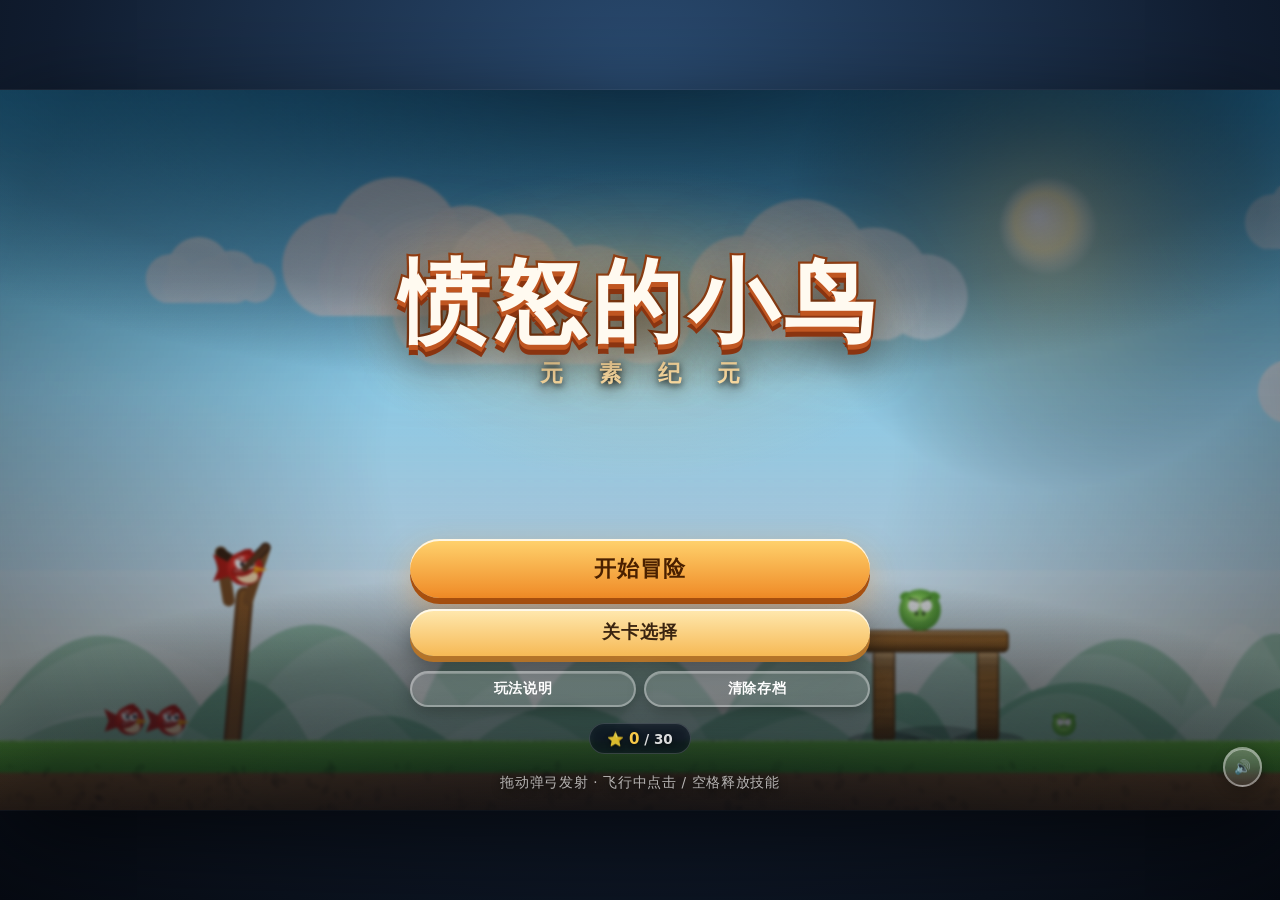
==== commit 8d286cbc: "fix(ui): 优化首页构图与移动端竖屏适配，补齐交互反馈 - 首页：菜单竖向居中构图，标题与场景窗不再互相挤压 - 面板：统一 max-height + overflow 滚动，长内容不再溢出屏幕" ====
--- a/index.html
+++ b/index.html
@@ -201,6 +201,19 @@
       </div>
     </div>
 
+    <!-- ============ 通用确认弹窗（替代原生 confirm） ============ -->
+    <div class="screen hidden" id="screen-confirm">
+      <div class="panel confirm-panel">
+        <div class="confirm-ico" id="confirm-ico">⚠️</div>
+        <h2 class="panel-title" id="confirm-title">确认操作</h2>
+        <div class="confirm-desc" id="confirm-desc"></div>
+        <div class="confirm-buttons">
+          <button class="btn btn-ghost" id="btn-confirm-cancel">取消</button>
+          <button class="btn btn-danger" id="btn-confirm-ok">确定</button>
+        </div>
+      </div>
+    </div>
+
     <!-- 竖屏提示（仅移动端） -->
     <div id="rotate-tip" class="hidden">
       <div class="rotate-inner">
--- a/css/style.css
+++ b/css/style.css
@@ -41,6 +41,7 @@
   /* 关键尺寸 */
   --hud-gap:clamp(6px,.9vh,14px);
   --icon:clamp(30px,4.4vh,52px);
+  --panel-pad-y:clamp(18px,3.4vh,44px);
 }
 
 /* ============ 基础 ============ */
@@ -144,7 +145,7 @@
 /* ============ Toast / 技能提示 ============ */
 #toast {
   position:absolute; left:50%; top:23%; transform:translate(-50%,-50%);
-  z-index:15;
+  z-index:30;   /* 高于全屏面板（20），保证面板打开时的提示也能被看到 */
   background:linear-gradient(180deg, rgba(32,24,14,.88), rgba(18,12,6,.9));
   color:#ffe9b8;
   padding:.62em 1.45em; border-radius:var(--r-pill);
@@ -389,9 +390,15 @@
   background:linear-gradient(90deg, transparent, rgba(232,163,60,.85), transparent);
 }
 
+/* 底栏吸附：面板内容超长滚动时，"返回"等出口始终可见 */
 .panel-foot {
+  position:sticky; bottom:calc(-1 * var(--panel-pad-y));
+  z-index:2;
   display:flex; align-items:center; justify-content:space-between;
-  gap:1.4em; width:100%; margin-top:.3em;
+  gap:1.4em; width:100%;
+  margin-top:.3em;
+  padding:.55em 0 var(--panel-pad-y);
+  background:linear-gradient(180deg, rgba(255,247,233,0), rgba(255,247,233,.94) 38%, var(--panel-2) 100%);
 }
 .total-stars {
   font-weight:900; color:#c07f16;
@@ -571,16 +578,18 @@
   border-top:none; padding-top:0; color:#7c5c32;
 }
 
-/* 按钮等高等宽 */
+/* 按钮等高等宽：用 grid 强制等分，避免 flex-wrap 折行后
+   最后一个按钮独占一行被拉成通栏（"按钮被拉伸"的根因） */
 .result-buttons {
-  display:flex; gap:clamp(8px,1.3vh,16px);
-  margin-top:.5em; flex-wrap:wrap; justify-content:center;
-  width:100%;
+  display:grid;
+  grid-auto-flow:column;
+  grid-auto-columns:1fr;
+  gap:clamp(8px,1.3vh,16px);
+  margin-top:.5em; width:100%;
 }
 .result-buttons .btn {
-  flex:1 1 0; min-width:0;
-  padding-left:clamp(10px,1.3vh,22px);
-  padding-right:clamp(10px,1.3vh,22px);
+  min-width:0; padding-left:clamp(6px,.9vh,22px); padding-right:clamp(6px,.9vh,22px);
+  font-size:clamp(11px,1.75vh,23px);
 }
 
 /* ============ 彩蛋关入口 ============ */
@@ -764,6 +773,55 @@
 }
 .btn-egg.reveal { animation:eggReveal .68s var(--ease-pop); }
 
+/* ============ 通用确认弹窗（替代原生 confirm） ============ */
+.confirm-panel {
+  min-width:min(400px, 86vw);
+  max-width:min(520px, 90vw);
+  text-align:center;
+}
+.confirm-ico {
+  font-size:clamp(30px,5.6vh,64px); line-height:1;
+  filter:drop-shadow(0 5px 12px rgba(180,110,40,.38));
+}
+.confirm-desc {
+  width:100%; text-align:center;
+  font-size:clamp(11px,1.72vh,19px); line-height:1.78;
+  color:var(--ink-soft);
+  background:rgba(255,255,255,.66);
+  padding:.85em 1.2em; border-radius:var(--r-card);
+  border:2px dashed rgba(200,150,80,.45);
+}
+.confirm-buttons {
+  display:grid; grid-auto-flow:column; grid-auto-columns:1fr;
+  gap:clamp(8px,1.3vh,16px); width:100%; margin-top:.35em;
+}
+/* 面板是浅色底，默认的 ghost 按钮（白字透明底）在这里几乎看不见，
+   改为浅色实底 + 暖色描边的"次级按钮" */
+.confirm-buttons .btn-ghost {
+  background:linear-gradient(180deg,#fffdf8,#f3e7d4);
+  color:var(--ink-soft);
+  border:2px solid rgba(190,152,100,.55);
+  box-shadow:0 5px 0 rgba(184,142,92,.42), 0 9px 20px rgba(120,80,30,.16), inset 0 2px 0 #fff;
+}
+.confirm-buttons .btn-ghost:hover {
+  background:linear-gradient(180deg,#fff,#f8efdf);
+  box-shadow:0 7px 0 rgba(184,142,92,.42), 0 13px 24px rgba(120,80,30,.2), inset 0 2px 0 #fff;
+}
+.confirm-buttons .btn-ghost:active {
+  transform:translateY(3px);
+  box-shadow:0 2px 0 rgba(184,142,92,.42), 0 5px 12px rgba(120,80,30,.16), inset 0 2px 0 #fff;
+}
+
+/* 危险操作按钮（清除存档等不可逆动作） */
+.btn-danger {
+  background:linear-gradient(180deg,#ff9d86,#e0472c);
+  color:#fff6f2;
+  text-shadow:0 1px 3px rgba(120,20,0,.55);
+  box-shadow:0 6px 0 #9c2412, 0 12px 26px rgba(200,60,30,.38), inset 0 2px 0 rgba(255,255,255,.5);
+}
+.btn-danger:hover { filter:brightness(1.05); box-shadow:0 8px 0 #9c2412, 0 16px 30px rgba(200,60,30,.46), inset 0 2px 0 rgba(255,255,255,.55); }
+.btn-danger:active { box-shadow:0 2px 0 #9c2412, 0 6px 14px rgba(200,60,30,.36), inset 0 2px 0 rgba(255,255,255,.4); }
+
 /* ============ 静音按钮 ============ */
 .mute-btn {
   position:absolute; right:1.4%; bottom:3.2%; z-index:25;
@@ -843,15 +901,23 @@
   .egg-card { min-width:0; flex:1 1 100%; }
 }
 
-/* ============ 竖屏：面板铺满视口 + HUD 收敛 ============ */
+/* ============ 竖屏：面板铺满视口 + 主菜单重排 ============ */
 @media (orientation: portrait) {
-  /* 游戏画面仍按 16:9 水平铺满，保持不变形 */
-  #stage { width:100vw; height:calc(100vw * 9 / 16); }
+  /* 画面仍按 16:9 水平铺满、垂直居中、不变形；加圆角做成"场景窗"，
+     避免在竖屏里被拉成一条无边框的窄带 */
+  #game {
+    top:50%; bottom:auto; left:50%; right:auto;
+    width:100vw; height:auto;
+    aspect-ratio:16 / 9;
+    transform:translate(-50%,-50%);
+    border-radius:clamp(10px,2.2vh,20px);
+    box-shadow:0 16px 46px rgba(0,0,0,.62), 0 0 0 2px rgba(255,255,255,.14);
+  }
 
   /* 关键：全屏面板脱离 16:9 舞台改为覆盖整个视口，
      否则在竖屏下会被压进 219px 高的窄条里导致内容裁切 */
-  #screen-menu, #screen-levels, #screen-howto,
-  #screen-result, #screen-pause, #screen-egg { position:fixed; inset:0; }
+  #screen-menu, #screen-levels, #screen-howto, #screen-result,
+  #screen-pause, #screen-egg, #screen-unlock, #screen-confirm { position:fixed; inset:0; }
   #toast, #skill-hint, #rotate-tip, .mute-btn { position:fixed; }
 
   .screen { gap:clamp(7px,1.3vh,15px); }
@@ -867,22 +933,94 @@
   .hud-chip { font-size:clamp(8px,1.05vh,13px); padding:.26em .7em; border-width:1.5px; }
   .hud-wind { font-size:clamp(7px,.95vh,12px); padding:.16em .6em; }
 
-  .menu-buttons { gap:clamp(5px,.9vh,11px); }
+  /* ---- 主菜单：内容整体居中，消除标题与按钮之间的大片空洞 ----
+     背景的暗角按"画面窗"的上下边界淡入，让画面与四周深色自然衔接 */
+  #screen-menu {
+    background:
+      linear-gradient(180deg,
+        #0b1220 0%,
+        #0b1220 calc(50% - 100vw * 9 / 32 - 70px),
+        rgba(11,18,32,.62) calc(50% - 100vw * 9 / 32 - 18px),
+        rgba(11,18,32,.34) calc(50% - 100vw * 9 / 32 + 16px),
+        rgba(11,18,32,.24) 50%,
+        rgba(11,18,32,.34) calc(50% + 100vw * 9 / 32 - 16px),
+        rgba(11,18,32,.62) calc(50% + 100vw * 9 / 32 + 18px),
+        #0b1220 calc(50% + 100vw * 9 / 32 + 70px),
+        #0b1220 100%);
+    backdrop-filter:none;
+    /* 竖向构图：标题落在"场景窗"上半部，按钮组沉到底部拇指区，
+       中间让出场景窗下半部（草地/弹弓可见），四点式分布不再上重下轻 */
+    justify-content:flex-start;
+    gap:clamp(9px,1.8vh,22px);
+    padding:calc(var(--vh, 1vh) * 50 - 100vw * 9 / 32 - 6px) 0 clamp(10px,2vh,26px);
+  }
+  #screen-menu .menu-art { flex:0 0 auto; }
+  #screen-menu .menu-buttons { margin-top:auto; }
+  #screen-menu .title-wrap::before {
+    width:clamp(280px,88vw,560px);
+    height:clamp(150px,22vh,300px);
+    background:radial-gradient(ellipse, rgba(255,176,70,.26), rgba(255,150,40,.09) 46%, transparent 74%);
+  }
+
+  .menu-buttons { gap:clamp(6px,1vh,12px); }
   .menu-stat { font-size:clamp(9px,1.35vh,14px); }
 
   /* 标题改用 vw 基准，避免窄屏下溢出换行 */
   .game-title {
-    font-size:clamp(30px,11.5vw,62px);
+    font-size:clamp(28px,10.5vw,58px);
     letter-spacing:.05em;
     -webkit-text-stroke:clamp(2px,.34vw,4px) #8a3410;
   }
   .game-subtitle {
-    font-size:clamp(11px,3.4vw,21px);
+    font-size:clamp(11px,3.2vw,20px);
     letter-spacing:.5em; text-indent:.5em;
   }
 
-  /* 横屏提示移到顶部，避免压住底部按钮 */
-  #rotate-tip { top:max(1.6%, env(safe-area-inset-top)); bottom:auto; }
+  /* ---- 长内容面板：竖屏下收紧内边距，尽量少滚动 ---- */
+  .panel {
+    /* 同步 --panel-pad-y，让吸附底栏的偏移量跟着变 */
+    --panel-pad-y:clamp(13px,2.5vh,30px);
+    padding:var(--panel-pad-y) clamp(15px,4.4vw,34px);
+    gap:clamp(8px,1.5vh,16px);
+    max-height:94%;
+  }
+  .panel-title { font-size:clamp(17px,2.9vh,32px); }
+  /* 玩法说明改为两列竖排卡片：一屏能装下 6 条，避免长到要滚动 */
+  .howto-grid { grid-template-columns:repeat(2, 1fr); gap:clamp(6px,1vh,12px); }
+  .howto-card {
+    flex-direction:column; align-items:center; text-align:center;
+    gap:.34em;
+    padding:clamp(8px,1.25vh,15px) clamp(7px,1.1vh,13px);
+    font-size:clamp(9.5px,1.42vh,15px); line-height:1.5;
+  }
+  .howto-ico { font-size:clamp(17px,2.5vh,28px); }
+  .egg-card { padding:clamp(10px,1.8vh,20px) clamp(10px,1.5vh,18px); min-height:0; }
+  .egg-card-title { font-size:clamp(15px,2.5vh,28px); }
+  .pause-stats { font-size:clamp(10.5px,1.6vh,18px); }
+  .ps-item { padding:.4em 1em; }
+
+  /* ---- 解锁庆祝：蛋与文案按竖屏收敛 ---- */
+  #screen-unlock { gap:clamp(6px,1.4vh,16px); padding:4vh 5vw; }
+  .unlock-egg {
+    width:clamp(84px,13vh,150px);
+    height:clamp(105px,16.2vh,188px);
+  }
+  .unlock-name { font-size:clamp(23px,7vw,44px); }
+  .unlock-title { font-size:clamp(18px,2.9vh,32px); }
+  .unlock-desc { font-size:clamp(10px,1.5vh,16px); line-height:1.7; }
+
+  /* 横屏提示：顶部小尺寸，且显示数秒后自动淡出，不再长期遮挡面板标题 */
+  #rotate-tip {
+    top:max(1.2%, env(safe-area-inset-top)); bottom:auto;
+    font-size:clamp(10px,1.5vh,15px);
+    padding:.42em 1.05em;
+  }
+  #rotate-tip.autofade { animation:tipFade 1s var(--ease-out) 4.5s forwards; }
+}
+
+@keyframes tipFade {
+  from { opacity:1; transform:translateX(-50%); }
+  to   { opacity:0; transform:translateX(-50%) translateY(-8px); visibility:hidden; }
 }
 
 /* ============ 动效降级（尊重系统偏好） ============ */
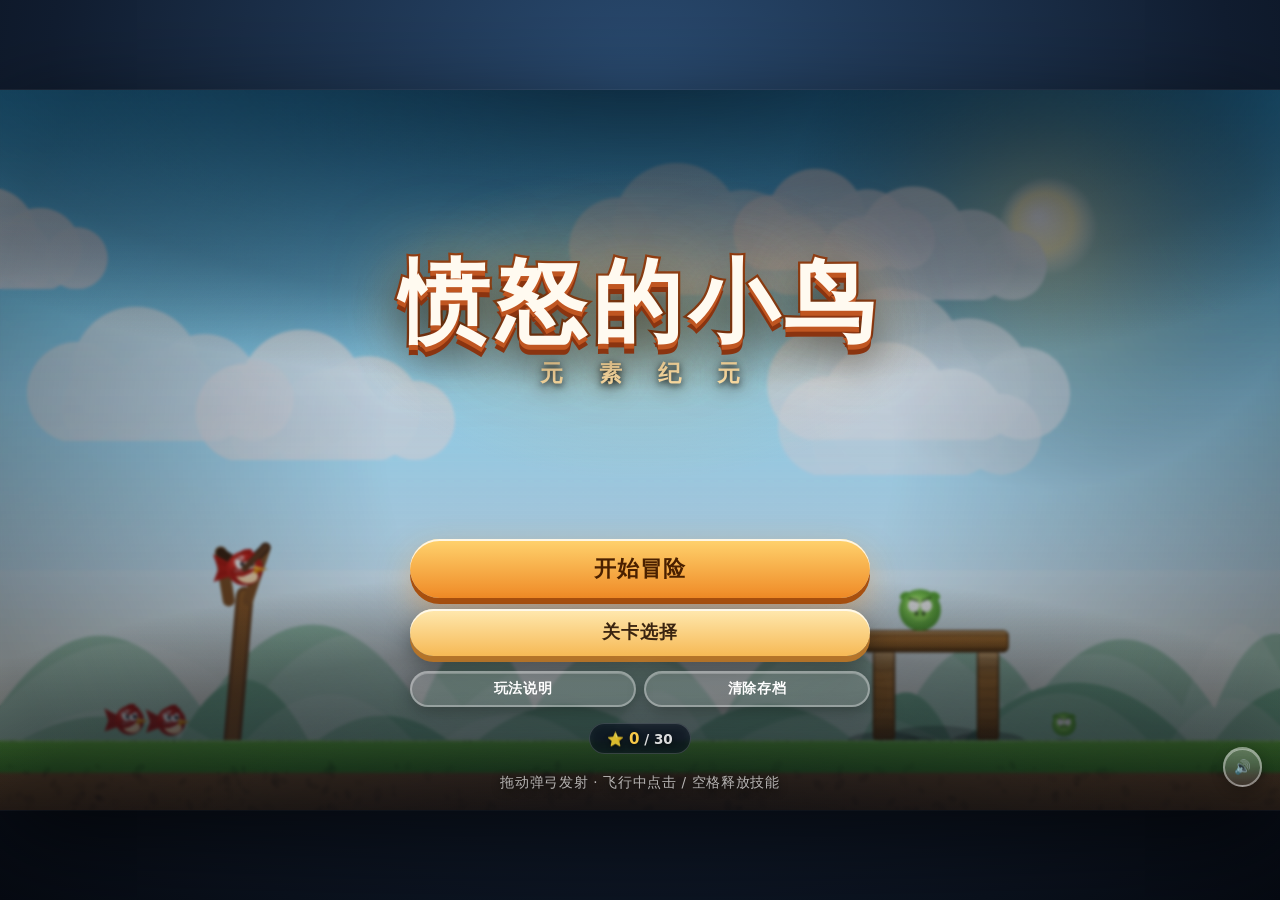
==== commit 1a3bf912: "feat: 新增救援巨鸟与两种小鸟，轨迹预测延伸至命中点 - 新增爆胀橙（膨胀冲击）、空投白（空投炸弹）、泰坦巨力（救援专属） - 救援机制：小鸟用尽但仍剩猪时自动补给泰坦巨力（每关限一次），   飞" ====
--- a/index.html
+++ b/index.html
@@ -7,6 +7,10 @@
 <meta name="mobile-web-app-capable" content="yes">
 <meta name="theme-color" content="#101a2b">
 <title>愤怒的小鸟 · 元素纪元 | Angry Birds Elemental</title>
+<link rel="icon" type="image/svg+xml" href="favicon.svg">
+<link rel="icon" type="image/png" sizes="32x32" href="favicon-32.png">
+<link rel="apple-touch-icon" sizes="180x180" href="favicon-180.png">
+<meta name="description" content="零依赖原生 Canvas 2D 弹射物理游戏：10 关卡、多种技能小鸟、元素机关与隐藏彩蛋关。">
 <link rel="stylesheet" href="css/style.css">
 </head>
 <body>
--- a/css/style.css
+++ b/css/style.css
@@ -477,14 +477,33 @@
   font-size:clamp(16px,2.7vh,31px); line-height:1;
   filter:drop-shadow(0 2px 4px rgba(160,110,50,.3));
 }
+/* 小鸟图鉴：立绘卡片（用 Canvas 实时绘制，与游戏内形象一致） */
 .bird-legend {
-  display:flex; gap:.45em; flex-wrap:wrap;
-  font-size:clamp(8.5px,1.3vh,15px); color:#5b3a16; font-weight:700;
-}
-.bird-legend span {
-  background:rgba(255,255,255,.78); padding:.28em .66em; border-radius:var(--r-pill);
-  border:1px solid rgba(200,150,80,.4);
-  box-shadow:0 1px 3px rgba(160,110,50,.12);
+  display:grid;
+  grid-template-columns:repeat(5, 1fr);   /* 固定 5 列：9 只鸟排成 5+4，两行均衡且立绘够大 */
+  gap:clamp(6px,1vh,13px);
+  flex:1 1 auto; min-width:0;
+}
+.legend-card {
+  display:flex; flex-direction:column; align-items:center;
+  gap:.12em;
+  padding:clamp(3px,.6vh,8px) clamp(3px,.5vh,7px) clamp(4px,.8vh,9px);
+  border-radius:var(--r-card);
+  background:radial-gradient(circle at 50% 24%, rgba(255,255,255,.94), rgba(255,246,229,.74));
+  border:2px solid rgba(210,160,90,.34);
+  box-shadow:0 2px 8px rgba(160,110,50,.12), inset 0 1px 0 #fff;
+  transition:transform var(--t-fast) var(--ease-out), box-shadow var(--t-fast);
+}
+.legend-card:hover { transform:translateY(-3px); box-shadow:0 7px 16px rgba(160,110,50,.22), inset 0 1px 0 #fff; }
+.legend-canvas { width:clamp(66px,9vh,100px); height:auto; aspect-ratio:1 / 1; display:block; }
+.legend-info { display:flex; flex-direction:column; align-items:center; line-height:1.25; text-align:center; }
+.legend-name { font-size:clamp(9px,1.32vh,15px); color:#5b3a16; }
+.legend-skill { font-size:clamp(7.5px,1.08vh,12px); color:#a8560f; }
+/* 救援巨鸟：金色描边强调其特殊性 */
+.legend-card.rescue {
+  border-color:rgba(240,180,60,.85);
+  background:radial-gradient(circle at 50% 24%, #fffdf3, #fff1cb);
+  box-shadow:0 3px 12px rgba(230,160,40,.28), inset 0 1px 0 #fff;
 }
 
 /* ============ 结算 ============ */
@@ -888,6 +907,7 @@
 /* 窄屏 */
 @media (max-width: 900px) {
   .howto-grid { grid-template-columns:repeat(2, 1fr); }
+  .bird-legend { grid-template-columns:repeat(auto-fit, minmax(clamp(76px,10.4vh,112px), 1fr)); }
   .panel { padding:clamp(14px,2.6vh,26px) clamp(14px,3vw,30px); min-width:min(440px, 92vw); max-height:92%; }
   .panel-wide { min-width:92%; }
 }
@@ -985,15 +1005,35 @@
     max-height:94%;
   }
   .panel-title { font-size:clamp(17px,2.9vh,32px); }
-  /* 玩法说明改为两列竖排卡片：一屏能装下 6 条，避免长到要滚动 */
-  .howto-grid { grid-template-columns:repeat(2, 1fr); gap:clamp(6px,1vh,12px); }
+  /* 玩法说明：两列卡片 + 3×3 图鉴，压缩高度让"6 条说明 + 9 只图鉴"尽量一屏放下 */
+  .howto-grid { grid-template-columns:repeat(2, 1fr); gap:clamp(5px,.85vh,10px); }
   .howto-card {
     flex-direction:column; align-items:center; text-align:center;
-    gap:.34em;
-    padding:clamp(8px,1.25vh,15px) clamp(7px,1.1vh,13px);
-    font-size:clamp(9.5px,1.42vh,15px); line-height:1.5;
-  }
-  .howto-ico { font-size:clamp(17px,2.5vh,28px); }
+    gap:.28em;
+    padding:clamp(6px,1vh,12px) clamp(6px,.95vh,11px);
+    font-size:clamp(9px,1.32vh,14px); line-height:1.45;
+  }
+  .howto-ico { font-size:clamp(15px,2.2vh,25px); }
+  /* 底栏改纵向：图鉴网格在上，返回按钮独占一行并撑满宽度
+     （此前按钮被挤成右侧一个孤立小圆按钮，既难按也与面板风格不统一） */
+  .panel-foot {
+    flex-direction:column;
+    align-items:stretch;
+    gap:clamp(6px,1vh,12px);
+    /* 滚动时底栏浮在内容之上，背景必须足够实，否则上方卡片文字会透出来 */
+    background:linear-gradient(180deg, rgba(255,247,233,.15), rgba(255,247,233,.99) 24%, var(--panel-2) 100%);
+  }
+  .panel-foot .btn-small {
+    width:100%;
+    padding:.6em 1em;
+    font-size:clamp(11px,1.65vh,17px);
+  }
+  /* 竖屏固定 3 列：9 只鸟正好 3×3，整齐且每只都能看清 */
+  .bird-legend { grid-template-columns:repeat(3, 1fr); gap:clamp(4px,.75vh,9px); }
+  .legend-card { padding:clamp(2px,.45vh,6px) clamp(2px,.4vh,5px) clamp(3px,.65vh,7px); }
+  .legend-canvas { width:clamp(44px,6.4vh,64px); }
+  .legend-name { font-size:clamp(8.5px,1.24vh,14px); }
+  .legend-skill { font-size:clamp(7px,1vh,11px); }
   .egg-card { padding:clamp(10px,1.8vh,20px) clamp(10px,1.5vh,18px); min-height:0; }
   .egg-card-title { font-size:clamp(15px,2.5vh,28px); }
   .pause-stats { font-size:clamp(10.5px,1.6vh,18px); }
@@ -1015,7 +1055,7 @@
     font-size:clamp(10px,1.5vh,15px);
     padding:.42em 1.05em;
   }
-  #rotate-tip.autofade { animation:tipFade 1s var(--ease-out) 4.5s forwards; }
+  #rotate-tip.autofade { animation:tipFade 1s var(--ease-out) 3.2s forwards; }
 }
 
 @keyframes tipFade {
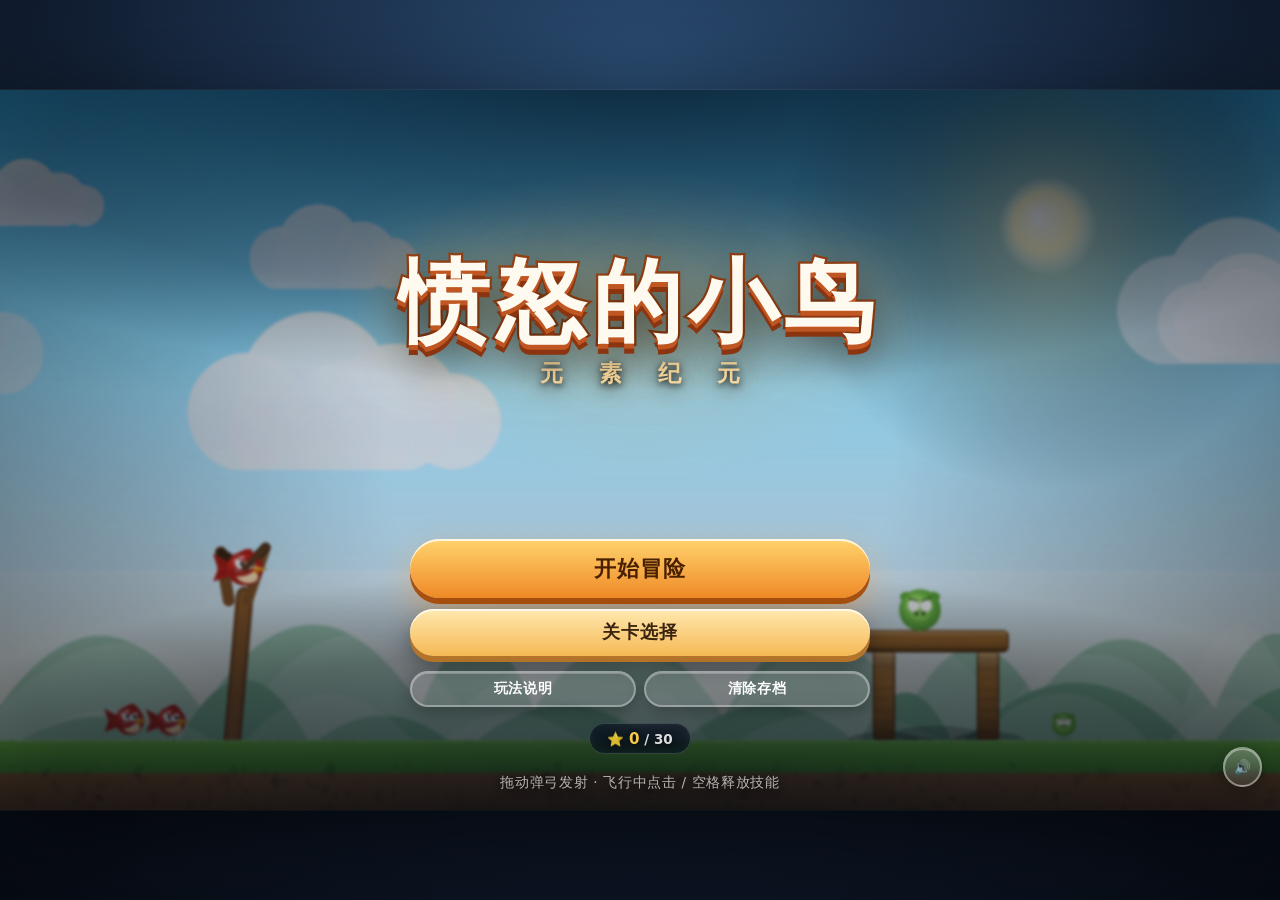
==== commit 4b741020: "fix: 修复瞄准轨迹画不出抛物线，新增全局合成 BGM，重做竖屏提示条 瞄准轨迹（核心 bug）： - 拖拽时传给 updateAimPreview 的是拉杆位移（最大 98）而不是发射速度（位移 " ====
--- a/index.html
+++ b/index.html
@@ -233,6 +233,7 @@
 
 <script src="js/utils.js"></script>
 <script src="js/audio.js"></script>
+<script src="js/music.js"></script>
 <script src="js/particles.js"></script>
 <script src="js/physics.js"></script>
 <script src="js/entities.js"></script>
--- a/css/style.css
+++ b/css/style.css
@@ -161,6 +161,15 @@
   from { opacity:0; transform:translate(-50%,-50%) scale(.72); }
   to   { opacity:1; transform:translate(-50%,-50%) scale(1); }
 }
+
+/* 关卡横幅：标题与提示分两行，长内容不会再撑成一大坨 */
+#toast.toast-level {
+  display:flex; flex-direction:column; align-items:center; gap:.16em;
+  border-radius:clamp(12px,2.2vh,22px);
+  padding:.6em 1.5em;
+}
+.toast-title { font-size:1.1em; color:#fff4d6; letter-spacing:.02em; }
+.toast-tip { font-size:.9em; font-weight:700; color:#ffd489; opacity:.96; }
 
 #skill-hint {
   position:absolute; left:50%; bottom:7%; transform:translateX(-50%);
@@ -460,6 +469,10 @@
   display:grid; grid-template-columns:repeat(3, 1fr);
   gap:clamp(8px,1.4vh,18px);
   width:100%;
+  /* 卡片按自身内容高度排布，不要被行高拉伸。
+     行高是按"文字排成一行"的 max-content 估的，实际换行后卡片更高，
+     stretch 会把卡片压扁 → 最后一行文字溢出到边框外面。 */
+  align-items:start;
 }
 .howto-card {
   background:rgba(255,255,255,.74);
@@ -938,11 +951,33 @@
      否则在竖屏下会被压进 219px 高的窄条里导致内容裁切 */
   #screen-menu, #screen-levels, #screen-howto, #screen-result,
   #screen-pause, #screen-egg, #screen-unlock, #screen-confirm { position:fixed; inset:0; }
-  #toast, #skill-hint, #rotate-tip, .mute-btn { position:fixed; }
-
-  .screen { gap:clamp(7px,1.3vh,15px); }
-  #toast { top:17%; }
-  #skill-hint { bottom:13%; }
+  /* 注意：提示条与技能提示必须留在画面窗附近（absolute/fixed 都要按窗定位），
+     之前的 position:fixed + top:17% 会把它们钉在视口顶部 —— 离画面窗十万八千里，
+     所以在手机上看起来像"凭空浮着一块黑牌子"。 */
+  #rotate-tip { position:fixed; }
+
+  .screen { gap:clamp(7px,1.3vh,15px); padding-top:calc(var(--icon) + 1.8vh); }
+  /* 关卡横幅改挂在画面窗正下方的那片深色区：
+     画面窗只有 ~219px 高，横幅压在画面里会挡掉四分之一的可视区 */
+  #toast {
+    position:fixed;
+    top:calc(50% + 100vw * 9 / 32 + 42px);
+    font-size:clamp(9.5px,1.5vh,15px);
+    padding:.46em 1.05em;
+    max-width:92%;
+    border-width:1.5px;
+    line-height:1.42;
+    border-radius:clamp(11px,2vh,20px);
+  }
+  #skill-hint { position:absolute; bottom:4.5%; font-size:clamp(9.5px,1.42vh,14px); padding:.34em .95em; border-width:1.5px; }
+
+  /* 静音键挪到右上角空地：底部是主菜单说明文字与按钮区，放右下会跟它们挤在一起 */
+  .mute-btn {
+    position:fixed;
+    top:max(1.6vh, env(safe-area-inset-top));
+    right:clamp(10px,3.6vw,24px);
+    bottom:auto;
+  }
 
   /* HUD 仍跟随舞台，尺寸按竖屏收敛避免溢出 */
   #hud { padding:1.4% 2%; }
@@ -972,7 +1007,8 @@
        中间让出场景窗下半部（草地/弹弓可见），四点式分布不再上重下轻 */
     justify-content:flex-start;
     gap:clamp(9px,1.8vh,22px);
-    padding:calc(var(--vh, 1vh) * 50 - 100vw * 9 / 32 - 6px) 0 clamp(10px,2vh,26px);
+    /* -66px：把标题整体抬到画面窗上边界之上，避免窗边硬线从标题中间穿过 */
+    padding:calc(var(--vh, 1vh) * 50 - 100vw * 9 / 32 - 66px) 0 clamp(14px,2.4vh,30px);
   }
   #screen-menu .menu-art { flex:0 0 auto; }
   #screen-menu .menu-buttons { margin-top:auto; }
@@ -1002,15 +1038,17 @@
     --panel-pad-y:clamp(13px,2.5vh,30px);
     padding:var(--panel-pad-y) clamp(15px,4.4vw,34px);
     gap:clamp(8px,1.5vh,16px);
-    max-height:94%;
+    /* 高度按视口算（而不是按父容器百分比）：
+       上面给 .screen 留了静音键的位置，若这里用百分比会被连带压矮、内容多出一截 */
+    max-height:calc(var(--vh, 1vh) * 94);
   }
   .panel-title { font-size:clamp(17px,2.9vh,32px); }
   /* 玩法说明：两列卡片 + 3×3 图鉴，压缩高度让"6 条说明 + 9 只图鉴"尽量一屏放下 */
-  .howto-grid { grid-template-columns:repeat(2, 1fr); gap:clamp(5px,.85vh,10px); }
+  .howto-grid { grid-template-columns:repeat(2, 1fr); gap:clamp(5px,.85vh,10px); flex:none; }
   .howto-card {
     flex-direction:column; align-items:center; text-align:center;
     gap:.28em;
-    padding:clamp(6px,1vh,12px) clamp(6px,.95vh,11px);
+    padding:clamp(6px,1vh,12px) clamp(6px,.95vh,11px) clamp(5px,.8vh,10px);
     font-size:clamp(9px,1.32vh,14px); line-height:1.45;
   }
   .howto-ico { font-size:clamp(15px,2.2vh,25px); }
@@ -1020,18 +1058,21 @@
     flex-direction:column;
     align-items:stretch;
     gap:clamp(6px,1vh,12px);
-    /* 滚动时底栏浮在内容之上，背景必须足够实，否则上方卡片文字会透出来 */
-    background:linear-gradient(180deg, rgba(255,247,233,.15), rgba(255,247,233,.99) 24%, var(--panel-2) 100%);
+    /* 滚动时底栏浮在内容之上，边缘必须是实心的，
+       否则被压在下面的卡片文字会从半透明渐变里透出来，看着像"文字被截断" */
+    background:linear-gradient(180deg, rgba(255,247,233,.985) 0%, var(--panel-2) 14%, var(--panel-2) 100%);
   }
   .panel-foot .btn-small {
     width:100%;
     padding:.6em 1em;
     font-size:clamp(11px,1.65vh,17px);
   }
-  /* 竖屏固定 3 列：9 只鸟正好 3×3，整齐且每只都能看清 */
-  .bird-legend { grid-template-columns:repeat(3, 1fr); gap:clamp(4px,.75vh,9px); }
+  /* 竖屏固定 3 列：9 只鸟正好 3×3，整齐且每只都能看清。
+     flex:none 很关键 —— 面板是 flex 列，不禁止收缩的话内容一超高，
+     网格（以及里面的卡片）就会被压扁，卡片文字会溢出到边框外面。 */
+  .bird-legend { grid-template-columns:repeat(3, 1fr); gap:clamp(4px,.75vh,9px); flex:none; }
   .legend-card { padding:clamp(2px,.45vh,6px) clamp(2px,.4vh,5px) clamp(3px,.65vh,7px); }
-  .legend-canvas { width:clamp(44px,6.4vh,64px); }
+  .legend-canvas { width:clamp(38px,5.3vh,52px); }
   .legend-name { font-size:clamp(8.5px,1.24vh,14px); }
   .legend-skill { font-size:clamp(7px,1vh,11px); }
   .egg-card { padding:clamp(10px,1.8vh,20px) clamp(10px,1.5vh,18px); min-height:0; }
@@ -1040,7 +1081,7 @@
   .ps-item { padding:.4em 1em; }
 
   /* ---- 解锁庆祝：蛋与文案按竖屏收敛 ---- */
-  #screen-unlock { gap:clamp(6px,1.4vh,16px); padding:4vh 5vw; }
+  #screen-unlock { gap:clamp(6px,1.4vh,16px); padding:calc(var(--icon) + 2.4vh) 5vw 4vh; }
   .unlock-egg {
     width:clamp(84px,13vh,150px);
     height:clamp(105px,16.2vh,188px);
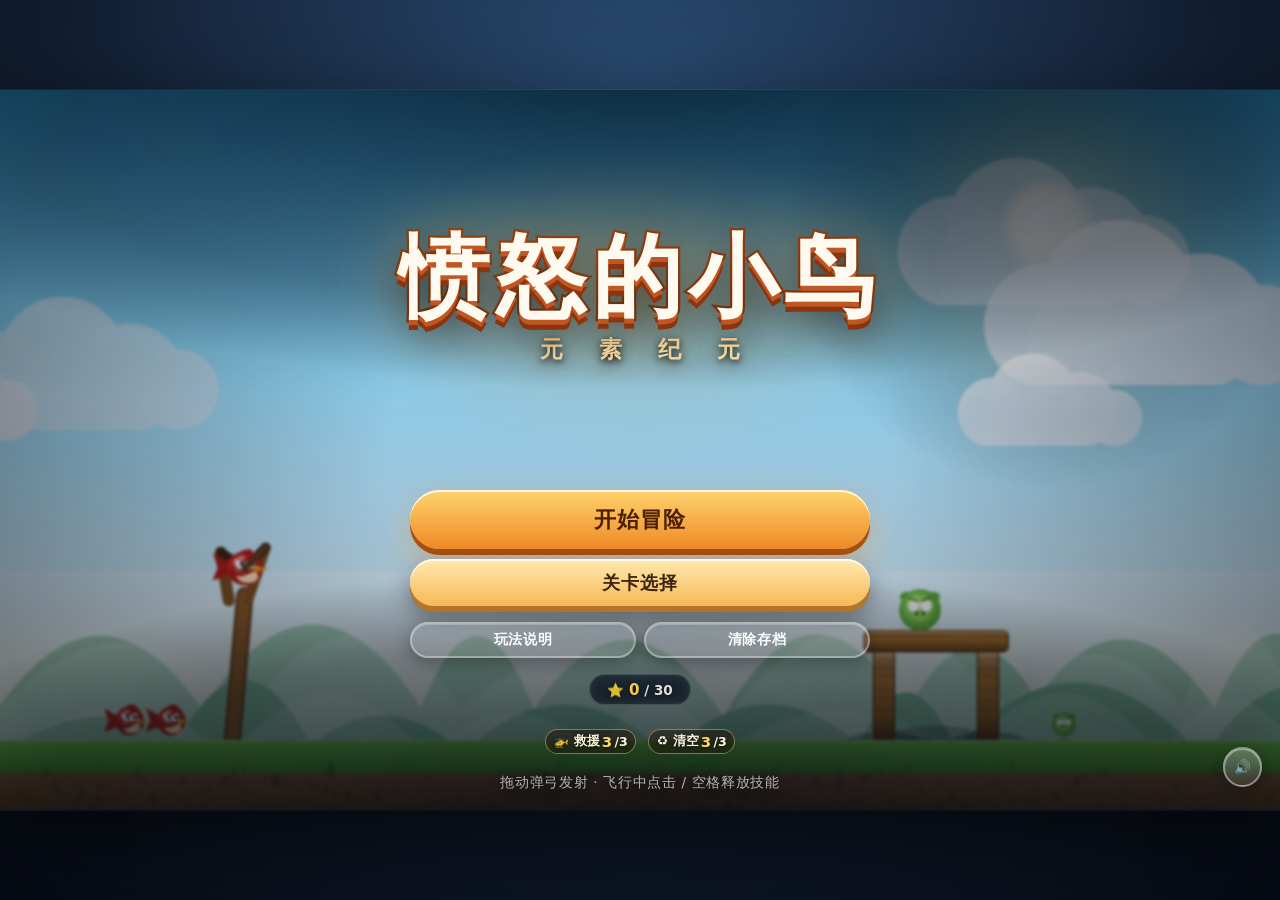
==== commit c5be458d: "feat(rescue): 救援机制重做 — 必须确认 + 每日配额 + 清空次数 + 激活码 + 斩杀结算 救援不能再'水灵灵默出'，必须经 UI 确认，整套新规则：  配给机制（Save 模块 /" ====
--- a/index.html
+++ b/index.html
@@ -62,6 +62,10 @@
         <span class="stat-sep" id="menu-stat-sep"></span>
         <span id="menu-feathers-stat">🥇 <b id="menu-feathers">0</b> / 3 金羽</span>
       </div>
+      <div class="menu-rescue-stat" id="menu-rescue-stat">
+        <span class="rescue-inline" id="menu-rescue-inline">🚁 救援 <b id="menu-rescue-left">3</b>/3</span>
+        <span class="rescue-inline" id="menu-reset-inline">♻️ 清空 <b id="menu-reset-left">3</b>/3</span>
+      </div>
       <div class="menu-footer">拖动弹弓发射 · 飞行中点击 / 空格释放技能</div>
     </div>
 
@@ -214,6 +218,60 @@
         <div class="confirm-buttons">
           <button class="btn btn-ghost" id="btn-confirm-cancel">取消</button>
           <button class="btn btn-danger" id="btn-confirm-ok">确定</button>
+        </div>
+      </div>
+    </div>
+
+    <!-- ============ 救援请求 / 激活码申请 弹窗 ============ -->
+    <div class="screen hidden" id="screen-rescue">
+      <div class="panel rescue-panel">
+        <div class="rescue-strip">
+          <span class="rescue-stat" id="rescue-stat">🚁 救援 <b id="rescue-left">3</b>/<i>3</i>（今日）</span>
+          <span class="rescue-stat" id="rescue-reset-stat">♻️ 清空机会 <b id="rescue-resets">3</b>/<i>3</i></span>
+        </div>
+
+        <!-- 模式 A：救援请求（默认：还有救援次数时） -->
+        <div class="rescue-mode" id="rescue-mode-confirm">
+          <div class="rescue-ico">🚁</div>
+          <h2 class="panel-title" id="rescue-title">召唤救援巨鸟？</h2>
+          <div class="rescue-desc" id="rescue-desc">
+            「泰坦巨力」将于本关登场 —— 撞击即引发毁灭冲击，<b>必定清场</b>。<br>
+            确认使用后本关将<b>直接判胜</b>，剩余鸟不再发射。
+          </div>
+          <div class="rescue-buttons">
+            <button class="btn btn-ghost" id="btn-rescue-giveup">放弃救援</button>
+            <button class="btn btn-primary" id="btn-rescue-confirm">使用救援</button>
+          </div>
+        </div>
+
+        <!-- 模式 B：激活码申请（今日次数 + 清空次数都用完时） -->
+        <div class="rescue-mode hidden" id="rescue-mode-activate">
+          <div class="rescue-ico">🔑</div>
+          <h2 class="panel-title">申请救援次数</h2>
+          <div class="rescue-desc">
+            今日救援次数 <b>已用完</b>，清空机会 <b>已耗尽</b>。<br>
+            请输入 8 位激活码（向开发者申请），通过后立即获得 <b>5</b> 次救援次数。
+          </div>
+          <div class="rescue-form">
+            <label class="rescue-label">
+              <span>激活码</span>
+              <input type="text" id="rescue-code" class="rescue-code-input"
+                     maxlength="8" autocomplete="off" spellcheck="false"
+                     placeholder="8 位字符">
+            </label>
+            <label class="rescue-label">
+              <span>申请说明（可选）</span>
+              <input type="text" id="rescue-note" class="rescue-note-input"
+                     maxlength="120" autocomplete="off"
+                     placeholder="例如：QQ/邮箱 / 卡在哪一关">
+            </label>
+            <div class="rescue-hint" id="rescue-feedback"></div>
+          </div>
+          <div class="rescue-buttons">
+            <button class="btn btn-warning hidden" id="btn-rescue-reset">清空刷新</button>
+            <button class="btn btn-primary" id="btn-rescue-activate">立即激活</button>
+            <button class="btn btn-ghost" id="btn-rescue-giveup2">放弃</button>
+          </div>
         </div>
       </div>
     </div>
--- a/css/style.css
+++ b/css/style.css
@@ -854,6 +854,16 @@
 .btn-danger:hover { filter:brightness(1.05); box-shadow:0 8px 0 #9c2412, 0 16px 30px rgba(200,60,30,.46), inset 0 2px 0 rgba(255,255,255,.55); }
 .btn-danger:active { box-shadow:0 2px 0 #9c2412, 0 6px 14px rgba(200,60,30,.36), inset 0 2px 0 rgba(255,255,255,.4); }
 
+/* 「用清空次数刷新救援」用 amber 警示色，区分于 ghost（取消）与 primary（激活） */
+.btn-warning {
+  background:linear-gradient(180deg,#ffc66e,#e08a18);
+  color:#3a1f02;
+  text-shadow:0 1px 0 rgba(255,255,255,.4);
+  box-shadow:0 6px 0 #8a4a06, 0 12px 26px rgba(180,100,20,.36), inset 0 2px 0 rgba(255,255,255,.55);
+}
+.btn-warning:hover { filter:brightness(1.06); box-shadow:0 8px 0 #8a4a06, 0 16px 30px rgba(180,100,20,.44), inset 0 2px 0 rgba(255,255,255,.6); }
+.btn-warning:active { box-shadow:0 2px 0 #8a4a06, 0 6px 14px rgba(180,100,20,.3), inset 0 2px 0 rgba(255,255,255,.45); }
+
 /* ============ 静音按钮 ============ */
 .mute-btn {
   position:absolute; right:1.4%; bottom:3.2%; z-index:25;
@@ -949,8 +959,11 @@
 
   /* 关键：全屏面板脱离 16:9 舞台改为覆盖整个视口，
      否则在竖屏下会被压进 219px 高的窄条里导致内容裁切 */
+  /* 注意：新增任何全屏 screen-* 都必须同步加进这个列表 + ui.js 的 show() 白名单，
+     漏掉的话竖屏下面板会收缩成内容高度、溢出屏幕（救援弹窗就踩过这个坑）。 */
   #screen-menu, #screen-levels, #screen-howto, #screen-result,
-  #screen-pause, #screen-egg, #screen-unlock, #screen-confirm { position:fixed; inset:0; }
+  #screen-pause, #screen-egg, #screen-unlock, #screen-confirm,
+  #screen-rescue { position:fixed; inset:0; }
   /* 注意：提示条与技能提示必须留在画面窗附近（absolute/fixed 都要按窗定位），
      之前的 position:fixed + top:17% 会把它们钉在视口顶部 —— 离画面窗十万八千里，
      所以在手机上看起来像"凭空浮着一块黑牌子"。 */
@@ -1104,6 +1117,159 @@
   to   { opacity:0; transform:translateX(-50%) translateY(-8px); visibility:hidden; }
 }
 
+/* ============ 救援请求 / 激活码申请 弹窗 ============ */
+/* 救援是「真正卡关时的兜底」，不能像系统弹窗一样朴素；用金色描边 + 玻璃面板，
+   强调「最后手段」的仪式感。同时承担「激活码申请」功能。 */
+.rescue-panel {
+  border:2px solid rgba(255,196,90,.62);
+  box-shadow:0 18px 60px rgba(120,70,10,.45), inset 0 0 0 1px rgba(255,232,170,.22);
+  background:linear-gradient(180deg, rgba(255,248,228,.97), rgba(255,224,160,.95));
+  max-width:min(520px, 92vw);
+}
+.rescue-strip {
+  display:flex; gap:clamp(6px,1.2vw,12px); justify-content:center; flex-wrap:wrap;
+  padding:.55em .8em;
+  background:rgba(120,70,10,.18);
+  border-radius:var(--r-pill);
+  font-size:clamp(10px,1.45vh,15px); font-weight:800;
+  color:#5a3708; letter-spacing:.02em;
+}
+.rescue-stat { display:inline-flex; align-items:center; gap:.36em; }
+.rescue-stat b { color:#b8500f; font-size:1.18em; }
+.rescue-stat i { font-style:normal; opacity:.55; font-size:.92em; }
+.rescue-mode {
+  display:flex; flex-direction:column; align-items:center; gap:.65em;
+  width:100%; min-width:0;         /* 不归零的话 input 的固有宽度会把面板撑破 */
+  padding:clamp(4px,.7vh,12px) 0 0;
+  animation:rescueModeIn .42s var(--ease-pop);
+}
+@keyframes rescueModeIn {
+  from { opacity:0; transform:translateY(8px) scale(.96); }
+  to   { opacity:1; transform:translateY(0) scale(1); }
+}
+.rescue-ico {
+  font-size:clamp(34px,6vh,68px);
+  filter:drop-shadow(0 4px 10px rgba(150,80,10,.35));
+}
+.rescue-desc {
+  text-align:center; line-height:1.62;
+  font-size:clamp(11px,1.62vh,17px); color:#3a2408; font-weight:700;
+}
+.rescue-desc b { color:#b8500f; }
+.rescue-buttons {
+  display:flex; flex-wrap:wrap; gap:clamp(8px,1.3vw,14px); width:100%;
+  padding:clamp(6px,1.2vh,14px) 0 0;
+  border-top:1px dashed rgba(120,70,10,.32);
+  margin-top:.45em;
+}
+/* 按钮等宽；文字强制不换行、字号/内边距略收，保证「清空刷新/立即激活/放弃」
+   三个按钮在桌面面板里同行；实在放不下时 flex-wrap 会自然折行（窄屏）。 */
+.rescue-buttons .btn {
+  flex:1 1 auto; min-width:0; white-space:nowrap;
+  padding:.58em .85em;
+  font-size:clamp(11px,1.7vh,17px);
+}
+
+/* 激活码申请：表单 */
+.rescue-form { width:100%; display:flex; flex-direction:column; gap:.55em; min-width:0; }
+.rescue-label {
+  display:flex; flex-direction:column; gap:.3em;
+  min-width:0;                     /* flex item 默认 min-width:auto，不显式归零会被 input 撑破 */
+  font-size:clamp(9.5px,1.35vh,14px); font-weight:800; color:#5a3708;
+}
+/* 关键：input 作为 flex item，min-width 默认为 auto（= 内容固有宽度）。
+   这里字号 clamp(18..28px) × 默认 size=20 字符 + letter-spacing，固有宽度能到 ~570px，
+   直接把面板（540px）撑破 —— 必须 min-width:0 + width:100% 才能正常收缩。 */
+.rescue-code-input,
+.rescue-note-input {
+  min-width:0;
+  width:100%;
+  box-sizing:border-box;
+}
+.rescue-code-input {
+  font-family:'SF Mono','Consolas',ui-monospace,monospace;
+  font-size:clamp(18px,2.6vh,28px) !important; font-weight:900 !important;
+  letter-spacing:.32em; text-align:center;
+  padding:.5em .7em !important;
+  background:rgba(255,255,255,.92) !important;
+  border:2px solid rgba(180,120,40,.5) !important;
+  border-radius:10px !important;
+  text-transform:uppercase;
+  transition:border-color var(--t-mid), background var(--t-mid);
+}
+.rescue-code-input:focus {
+  outline:none; border-color:#b8500f !important; background:#fff !important;
+  box-shadow:0 0 0 3px rgba(255,180,80,.32);
+}
+.rescue-code-input::placeholder { letter-spacing:0; opacity:.55; font-weight:700; }
+.rescue-note-input {
+  font-size:clamp(10.5px,1.5vh,15px) !important;
+  padding:.4em .65em !important;
+  background:rgba(255,255,255,.88) !important;
+  border:1.5px solid rgba(180,120,40,.4) !important;
+  border-radius:10px !important;
+}
+.rescue-note-input:focus { outline:none; border-color:#b8500f !important; }
+.rescue-hint {
+  min-height:1.3em; text-align:center; font-size:clamp(10px,1.4vh,14px);
+  font-weight:700; color:#5a3708;
+  transition:color var(--t-mid);
+}
+.rescue-hint.success { color:#1a7c2c; }
+.rescue-hint.error { color:#c0341a; }
+
+/* 主菜单的状态条增加救援次数展示 */
+.menu-rescue-stat {
+  display:flex; align-items:center; justify-content:center;
+  gap:clamp(6px,1vw,12px); flex-wrap:wrap;
+  margin-top:.5em;
+}
+.rescue-inline {
+  display:inline-flex; gap:.18em; align-items:center;
+  padding:.2em .6em; border-radius:var(--r-pill);
+  background:rgba(30,20,8,.5); border:1.5px solid rgba(255,214,140,.45);
+  color:#fff6e0; font-weight:800;
+  text-shadow:0 1px 4px rgba(0,0,0,.75);
+  font-size:clamp(9.5px,1.4vh,15px);
+}
+.rescue-inline b { color:#ffd76a; font-size:1.18em; }
+/* 耗尽态：中文提示在深色天空上很容易糊掉，所以整体提亮 + 描边加强，
+   而不是简单换成饱和度低的红色 */
+.rescue-inline.exhausted {
+  background:rgba(120,30,18,.55);
+  border-color:rgba(255,150,120,.7);
+  color:#ffe2d8;
+}
+.rescue-inline.exhausted b { color:#ffb59d; }
+
+/* 竖屏收紧：救援弹窗内容比普通面板长（状态条 + 图标 + 说明 + 两个输入框 + 三按钮），
+   按桌面尺寸会顶到视口外。注意这一段必须放在所有 .rescue-* 基础规则之后，
+   否则同特异性下会被前面的规则覆盖。 */
+@media (orientation: portrait) {
+  .rescue-panel {
+    min-width:min(320px, 92vw);
+    max-width:min(420px, 94vw);
+    gap:clamp(6px,1.2vh,14px);
+    padding:calc(var(--icon, 26px) + 1.2vh) clamp(14px,4.2vw,26px) clamp(12px,2vh,22px);
+  }
+  .rescue-strip { font-size:clamp(9px,1.35vh,14px); padding:.42em .7em; gap:.5em; }
+  .rescue-mode { gap:clamp(.4em,.9vh,.6em); }
+  .rescue-ico { font-size:clamp(26px,4.6vh,46px); }
+  .rescue-panel .panel-title { font-size:clamp(17px,2.7vh,30px); padding-bottom:.22em; }
+  .rescue-desc { font-size:clamp(10.5px,1.5vh,16px); line-height:1.55; }
+  .rescue-label { font-size:clamp(9.5px,1.3vh,13px); gap:.22em; }
+  .rescue-code-input { font-size:clamp(17px,2.4vh,26px) !important; padding:.42em .6em !important; }
+  .rescue-note-input { font-size:clamp(10px,1.4vh,14px) !important; padding:.34em .55em !important; }
+  .rescue-buttons {
+    gap:clamp(6px,1.6vw,10px);
+    padding-top:clamp(5px,1vh,11px);
+  }
+  .rescue-buttons .btn {
+    font-size:clamp(10.5px,1.6vh,16px);
+    padding:.55em .6em;
+  }
+}
+
 /* ============ 动效降级（尊重系统偏好） ============ */
 @media (prefers-reduced-motion: reduce) {
   *, *::before, *::after {
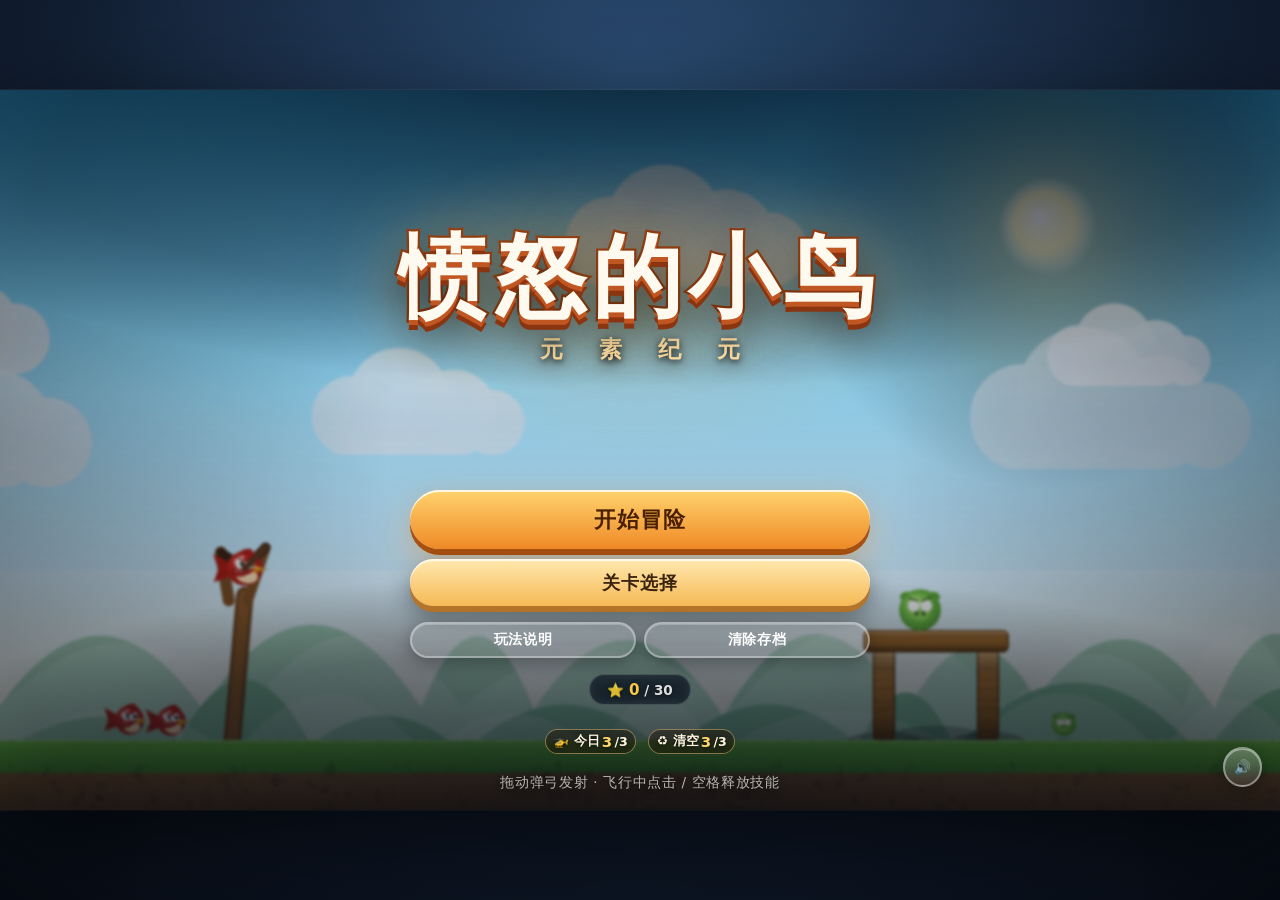
==== commit ae603904: "fix(rescue): 修复清档不扣次数导致的上限失效，配额展示改为「今日 + 额外」拆分 🔴 修复：清除存档会「无限刷新」清空机会（破坏 3 次上限的设计意图） - Save.reset() 会把" ====
--- a/index.html
+++ b/index.html
@@ -63,7 +63,8 @@
         <span id="menu-feathers-stat">🥇 <b id="menu-feathers">0</b> / 3 金羽</span>
       </div>
       <div class="menu-rescue-stat" id="menu-rescue-stat">
-        <span class="rescue-inline" id="menu-rescue-inline">🚁 救援 <b id="menu-rescue-left">3</b>/3</span>
+        <span class="rescue-inline" id="menu-rescue-inline">🚁 今日 <b id="menu-rescue-left">3</b>/3</span>
+        <span class="rescue-inline hidden" id="menu-credit-inline">🎁 额外 <b id="menu-credit-left">0</b></span>
         <span class="rescue-inline" id="menu-reset-inline">♻️ 清空 <b id="menu-reset-left">3</b>/3</span>
       </div>
       <div class="menu-footer">拖动弹弓发射 · 飞行中点击 / 空格释放技能</div>
@@ -226,7 +227,8 @@
     <div class="screen hidden" id="screen-rescue">
       <div class="panel rescue-panel">
         <div class="rescue-strip">
-          <span class="rescue-stat" id="rescue-stat">🚁 救援 <b id="rescue-left">3</b>/<i>3</i>（今日）</span>
+          <span class="rescue-stat" id="rescue-stat">🚁 今日 <b id="rescue-left">3</b>/<i>3</i></span>
+          <span class="rescue-stat hidden" id="rescue-credit-stat">🎁 额外 <b id="rescue-credit">0</b></span>
           <span class="rescue-stat" id="rescue-reset-stat">♻️ 清空机会 <b id="rescue-resets">3</b>/<i>3</i></span>
         </div>
 
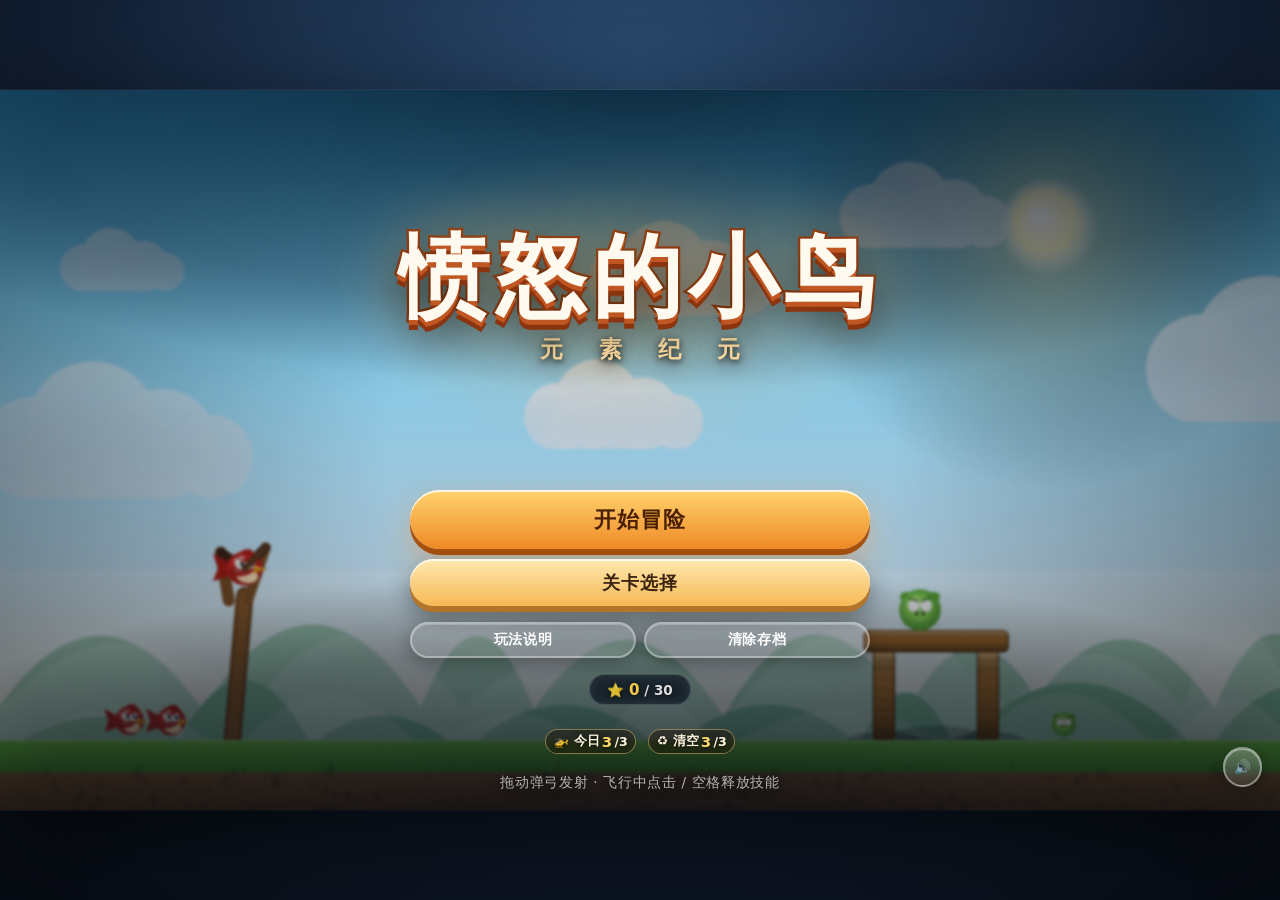
==== commit b3e12925: "fix: 隐藏关改累计6星解锁 + 各关通关必得星 + 移动端竖屏适配 + 修复放弃救援菜单空白 1) 隐藏关解锁条件从「第3关拿2星」改为「累计 6 颗星」（新增 EGG_UNLOCK_STARS " ====
--- a/index.html
+++ b/index.html
@@ -146,7 +146,7 @@
       </div>
     </div>
 
-    <!-- ============ 彩蛋关解锁庆祝（首次通关第 3 关触发） ============ -->
+    <!-- ============ 彩蛋关解锁庆祝（首次集齐解锁所需星数时触发） ============ -->
     <div class="screen hidden" id="screen-unlock">
       <div class="unlock-egg">
         <div class="egg-shell"><span class="egg-shine"></span></div>
@@ -155,7 +155,7 @@
       <h2 class="unlock-title">隐藏玩法解锁！</h2>
       <div class="unlock-name">蛋 了 个 蛋</div>
       <div class="unlock-desc">
-        恭喜通关前三关 —— 「羊了个羊」式堆叠三消关卡现已开启。<br>
+        恭喜集齐 <b>6</b> 颗星 —— 「羊了个羊」式堆叠三消关卡现已开启。<br>
         7 格槽位，凑齐三张相同图案即可消除，槽满即败。
       </div>
       <div class="unlock-reward">
@@ -268,6 +268,13 @@
                      placeholder="例如：QQ/邮箱 / 卡在哪一关">
             </label>
             <div class="rescue-hint" id="rescue-feedback"></div>
+            <!-- 本项目激活码是纯前端校验、没有真实发码后端；
+                 直接摆出演示码，省掉"码是多少"的来回查找成本（点击即自动填入并激活） -->
+            <div class="rescue-demo">
+              演示码
+              <button type="button" class="rescue-demo-code" id="btn-rescue-demo">DEMORESE</button>
+              点击自动填入
+            </div>
           </div>
           <div class="rescue-buttons">
             <button class="btn btn-warning hidden" id="btn-rescue-reset">清空刷新</button>
--- a/css/style.css
+++ b/css/style.css
@@ -1110,6 +1110,52 @@
     padding:.42em 1.05em;
   }
   #rotate-tip.autofade { animation:tipFade 1s var(--ease-out) 3.2s forwards; }
+
+  /* ---- 关卡选择：让面板在竖屏里"站满"，而不是缩成中间一小块 ----
+     原来 4 列固定尺寸卡片 + 纵向底栏，在 390×844 上呈现为：卡片偏小、
+     「返回」横跨整行像个横幅、面板上下各留 200px 空洞，整体松散。
+     改法三件事：① 卡片撑满 grid 列宽（aspect-ratio 保证正方）→ 自动最大化；
+     ② 面板给最小高度 + 内容 space-between 分布 → 上下不再空一大截；
+     ③ 底栏回到横排（星数在左、返回在右）。 */
+  #screen-levels .panel {
+    --panel-pad-y:clamp(16px,3vh,34px);
+    min-width:min(360px,92vw);
+    max-width:min(440px,94vw);
+    min-height:clamp(400px,58vh,560px);
+    gap:clamp(10px,2vh,20px);
+    justify-content:space-between;
+  }
+  #screen-levels .panel-title { font-size:clamp(19px,3.2vh,34px); }
+  #screen-levels .level-grid {
+    width:100%;
+    gap:clamp(10px,2.4vh,26px);
+    align-content:center;
+  }
+  #screen-levels .level-cell {
+    width:100%; height:auto; aspect-ratio:1 / 1;
+    border-width:2.5px;
+    border-radius:27%;
+    box-shadow:0 5px 0 #a85f16, 0 9px 20px rgba(0,0,0,.3), inset 0 2px 0 rgba(255,255,255,.75);
+  }
+  #screen-levels .level-cell .lv-num { font-size:clamp(20px,4.6vw,40px); }
+  #screen-levels .level-cell .lv-stars { font-size:clamp(10px,2.5vw,18px); }
+  #screen-levels .level-cell.locked .lv-num { font-size:clamp(18px,4vw,34px); }
+  /* 底栏回归横排 —— 不再是横跨整行的巨大按钮 */
+  #screen-levels .panel-foot {
+    flex-direction:row;
+    align-items:center;
+    justify-content:space-between;
+    gap:1em;
+    padding:.45em 0 var(--panel-pad-y);
+    background:linear-gradient(180deg, rgba(255,247,233,0), rgba(255,247,233,.94) 40%, var(--panel-2) 100%);
+  }
+  #screen-levels .panel-foot .btn-small {
+    width:auto;
+    min-width:7.5em;
+    padding:.5em 1.4em;
+    font-size:clamp(12px,1.85vh,18px);
+  }
+  #screen-levels .total-stars { font-size:clamp(12px,2vh,20px); }
 }
 
 @keyframes tipFade {
@@ -1217,6 +1263,29 @@
 }
 .rescue-hint.success { color:#1a7c2c; }
 .rescue-hint.error { color:#c0341a; }
+
+/* 演示码提示：本项目激活码是纯前端校验、没有真实发码后端，
+   直接把可用码摆在输入框下方，点击即自动填入，省掉"码是多少"的来回查找 */
+.rescue-demo {
+  display:flex; align-items:center; justify-content:center; gap:.42em;
+  margin-top:.15em;
+  font-size:clamp(9px,1.25vh,13px); font-weight:700;
+  color:rgba(90,55,8,.74);
+}
+.rescue-demo-code {
+  font-family:'SF Mono','Consolas',ui-monospace,monospace;
+  font-size:1em; font-weight:900; letter-spacing:.1em; line-height:1;
+  padding:.3em .6em;
+  border-radius:8px;
+  border:1.5px dashed rgba(180,120,40,.62);
+  background:rgba(255,255,255,.62);
+  color:#b8500f;
+  cursor:pointer;
+  transition:background var(--t-fast), border-color var(--t-fast), transform var(--t-fast);
+}
+.rescue-demo-code:hover { background:#fff; border-color:#b8500f; }
+.rescue-demo-code:active { transform:translateY(1px); }
+.rescue-demo-code:focus-visible { outline:2px solid #b8500f; outline-offset:2px; }
 
 /* 主菜单的状态条增加救援次数展示 */
 .menu-rescue-stat {
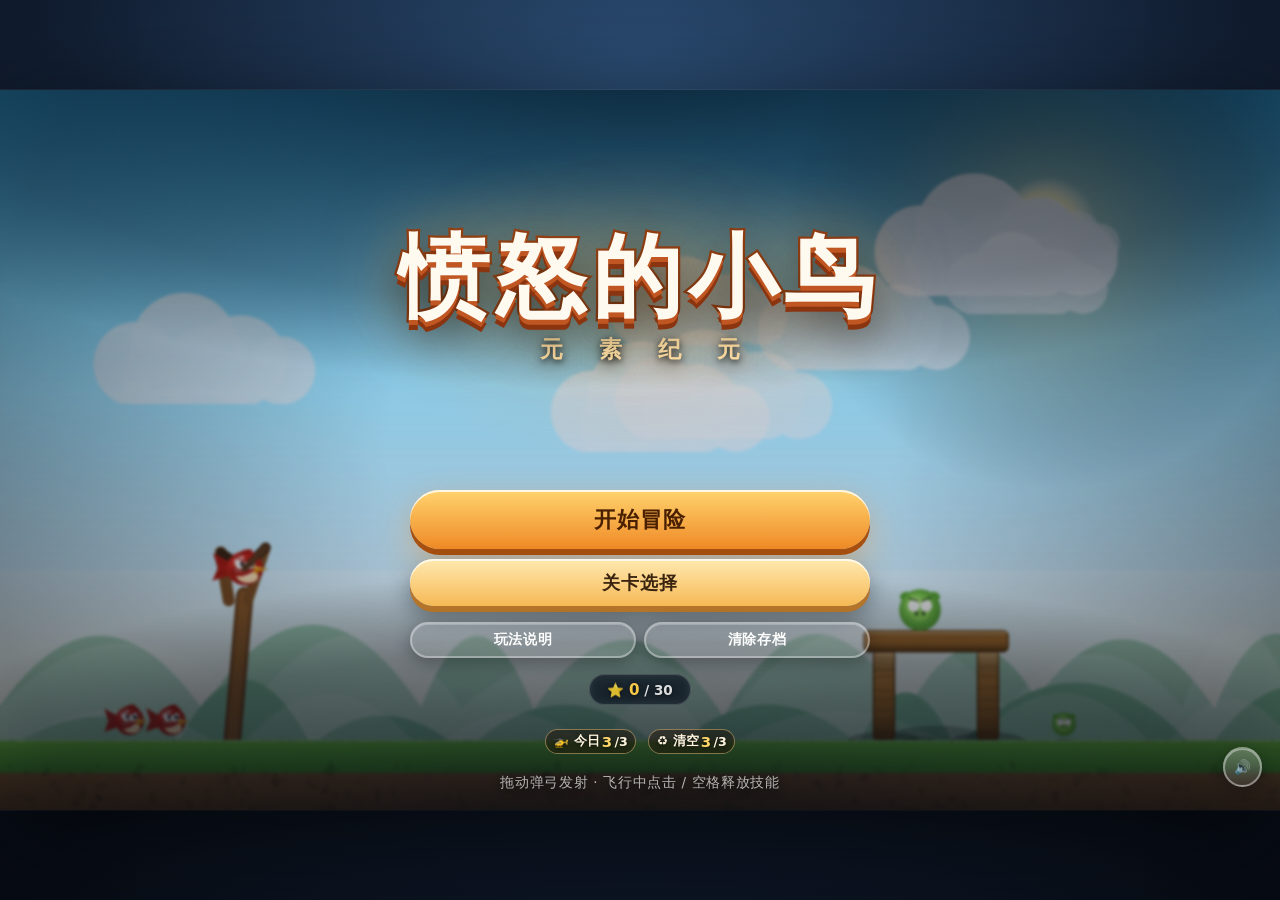
==== commit 3887c48f: "feat: 图鉴跳转靶场 + 竖屏全屏可放技能 - 图鉴 9 张卡片可点击 → 新标签打开 skill-demo.html#bird=<类型> → 靶场解析 hash 自动 spawn + 高亮 - " ====
--- a/index.html
+++ b/index.html
@@ -93,7 +93,7 @@
           </div>
           <div class="howto-card">
             <div class="howto-ico">⚡</div>
-            <div><b>空中技能</b><br>飞行途中<b>点击画面</b>或按<b>空格</b>释放技能，每只鸟只能用一次。</div>
+            <div><b>空中技能</b><br>飞行途中<b>点击屏幕</b>或按<b>空格</b>释放技能，每只鸟只能用一次。</div>
           </div>
           <div class="howto-card">
             <div class="howto-ico">🌀</div>
--- a/css/style.css
+++ b/css/style.css
@@ -508,10 +508,25 @@
   transition:transform var(--t-fast) var(--ease-out), box-shadow var(--t-fast);
 }
 .legend-card:hover { transform:translateY(-3px); box-shadow:0 7px 16px rgba(160,110,50,.22), inset 0 1px 0 #fff; }
+/* 图鉴卡片可点击 → 跳到技能测试靶场实测该鸟技能 */
+.legend-card { cursor:pointer; }
+.legend-card:focus-visible { outline:3px solid #e0900f; outline-offset:2px; }
+.legend-card:hover { border-color:rgba(224,144,15,.7); }
 .legend-canvas { width:clamp(66px,9vh,100px); height:auto; aspect-ratio:1 / 1; display:block; }
 .legend-info { display:flex; flex-direction:column; align-items:center; line-height:1.25; text-align:center; }
 .legend-name { font-size:clamp(9px,1.32vh,15px); color:#5b3a16; }
 .legend-skill { font-size:clamp(7.5px,1.08vh,12px); color:#a8560f; }
+/* 「实地试技能 ↗」提示：常态低调，hover 时才亮起来，不干扰原有排版 */
+.legend-goto {
+  font-size:clamp(7px,1vh,11px);
+  color:#c07a1a;
+  opacity:0;
+  max-height:0;
+  overflow:hidden;
+  transition:opacity var(--t-fast), max-height var(--t-fast);
+}
+.legend-card:hover .legend-goto,
+.legend-card:focus-visible .legend-goto { opacity:1; max-height:2em; }
 /* 救援巨鸟：金色描边强调其特殊性 */
 .legend-card.rescue {
   border-color:rgba(240,180,60,.85);
@@ -1001,27 +1016,46 @@
   .hud-chip { font-size:clamp(8px,1.05vh,13px); padding:.26em .7em; border-width:1.5px; }
   .hud-wind { font-size:clamp(7px,.95vh,12px); padding:.16em .6em; }
 
-  /* ---- 主菜单：内容整体居中，消除标题与按钮之间的大片空洞 ----
-     背景的暗角按"画面窗"的上下边界淡入，让画面与四周深色自然衔接 */
+  /* ---- 主菜单：场景窗完整露出，按钮组沉底，两者不再叠在一起 ----
+     旧版把按钮组直接压在下半屏，正好盖住 16:9 场景窗的草地与猪
+     —— 用户反馈"菜单下背景被大量挡住"。新版三点：
+       ① 场景窗居中在「标题底 ↔ 按钮顶」的空档里，位置由 ui.js 的
+          syncMenuScene() 实测 rect 后写入 --scene-cy / --scene-w，
+          屏幕尺寸再怎么变都不会重叠（旧版硬编码 50% 一旦换机就压住）；
+       ② 背景暗角用同一组 CSS 变量淡入，与窗口边界永远对齐；
+       ③ 按钮组照旧贴底，留在拇指区好按。 */
+  #stage.menu-scene {
+    /* 竖屏菜单：舞台临时撑满视口，场景窗才能越出 16:9 窄条上下摆放 */
+    width:100vw;
+    height:calc(var(--vh, 1vh) * 100);
+  }
+  #stage.menu-scene #game {
+    top:var(--scene-cy, 42vh);
+    left:50%; right:auto; bottom:auto;
+    width:var(--scene-w, 100vw);
+    height:auto;
+    aspect-ratio:16 / 9;
+    transform:translate(-50%,-50%);
+    border-radius:clamp(10px,2.2vh,20px);
+    box-shadow:0 16px 46px rgba(0,0,0,.62), 0 0 0 2px rgba(255,255,255,.14);
+  }
   #screen-menu {
     background:
       linear-gradient(180deg,
         #0b1220 0%,
-        #0b1220 calc(50% - 100vw * 9 / 32 - 70px),
-        rgba(11,18,32,.62) calc(50% - 100vw * 9 / 32 - 18px),
-        rgba(11,18,32,.34) calc(50% - 100vw * 9 / 32 + 16px),
-        rgba(11,18,32,.24) 50%,
-        rgba(11,18,32,.34) calc(50% + 100vw * 9 / 32 - 16px),
-        rgba(11,18,32,.62) calc(50% + 100vw * 9 / 32 + 18px),
-        #0b1220 calc(50% + 100vw * 9 / 32 + 70px),
+        #0b1220 calc(var(--scene-cy, 42vh) - var(--scene-hh, 31.5vw) - 62px),
+        rgba(11,18,32,.58) calc(var(--scene-cy, 42vh) - var(--scene-hh, 31.5vw) - 16px),
+        rgba(11,18,32,.26) calc(var(--scene-cy, 42vh) - var(--scene-hh, 31.5vw) + 14px),
+        rgba(11,18,32,.15) var(--scene-cy, 42vh),
+        rgba(11,18,32,.26) calc(var(--scene-cy, 42vh) + var(--scene-hh, 31.5vw) - 14px),
+        rgba(11,18,32,.58) calc(var(--scene-cy, 42vh) + var(--scene-hh, 31.5vw) + 16px),
+        #0b1220 calc(var(--scene-cy, 42vh) + var(--scene-hh, 31.5vw) + 62px),
         #0b1220 100%);
     backdrop-filter:none;
-    /* 竖向构图：标题落在"场景窗"上半部，按钮组沉到底部拇指区，
-       中间让出场景窗下半部（草地/弹弓可见），四点式分布不再上重下轻 */
+    /* 标题贴顶、按钮组贴底，中间整段空档留给场景窗 */
     justify-content:flex-start;
-    gap:clamp(9px,1.8vh,22px);
-    /* -66px：把标题整体抬到画面窗上边界之上，避免窗边硬线从标题中间穿过 */
-    padding:calc(var(--vh, 1vh) * 50 - 100vw * 9 / 32 - 66px) 0 clamp(14px,2.4vh,30px);
+    gap:clamp(6px,1.1vh,14px);
+    padding:clamp(62px,12vh,118px) 0 max(clamp(14px,2.4vh,30px), env(safe-area-inset-bottom));
   }
   #screen-menu .menu-art { flex:0 0 auto; }
   #screen-menu .menu-buttons { margin-top:auto; }
